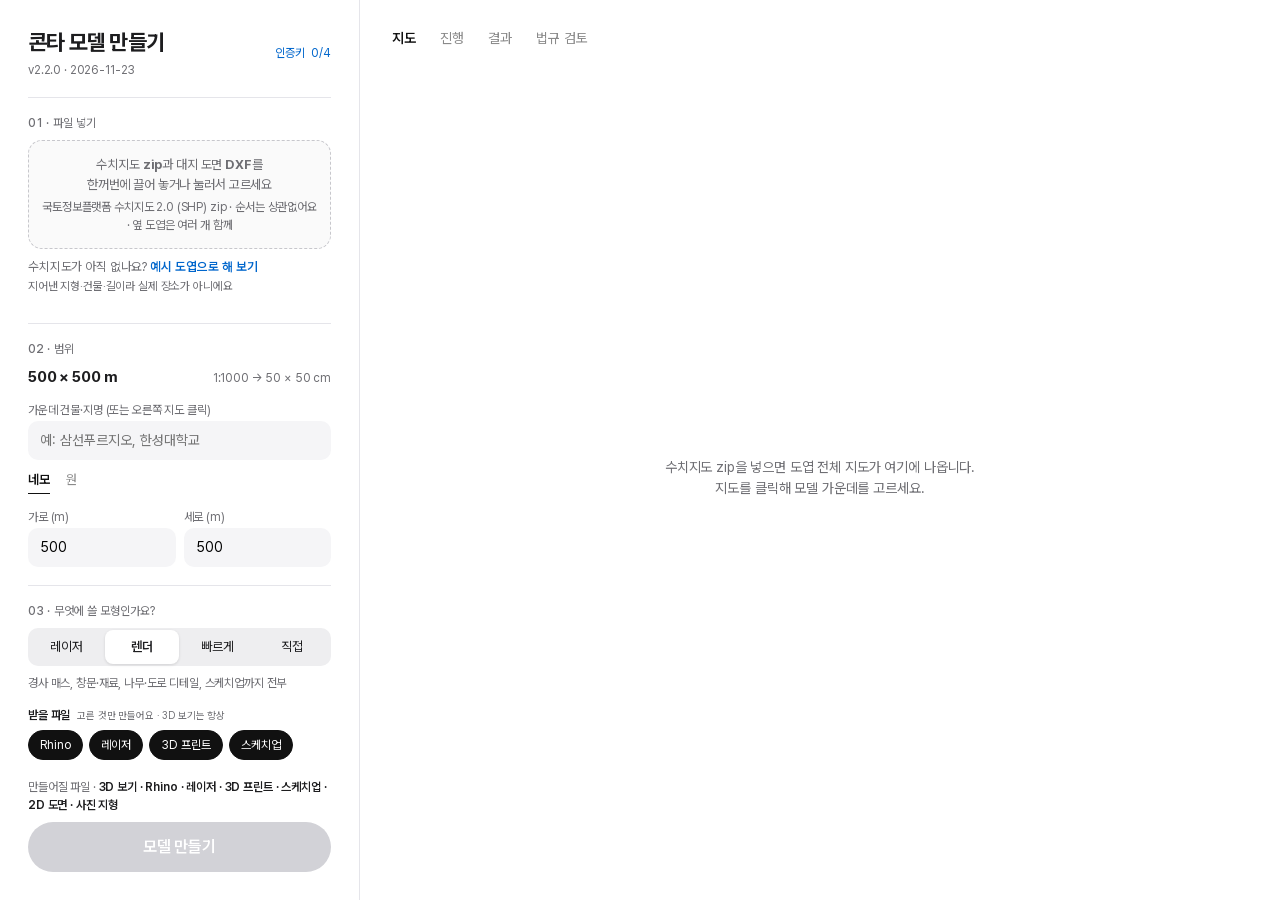
==== contour_ai/web/index.html @ d639de69 "원래 저장소(juhyeonglee-arch/contour-model-web) PR 14 반영 - v2.2 4차: 원형 범위, 받을 파일 고르기, 항공사진 지형 OBJ·GLB - v" ====
<!doctype html>
<html lang="ko">
<head>
<meta charset="utf-8">
<meta name="viewport" content="width=device-width, initial-scale=1">
<title>콘타 모델 만들기</title>
<link rel="stylesheet" href="./app.css">
</head>
<body>
<div class="app">
<aside>
 <div class="sb-head">
  <div><h1>콘타 모델 만들기</h1><p class="ver">v2.2.0 · 2026-11-23</p></div>
  <button type="button" class="keybtn" id="keybtn" aria-haspopup="dialog"><svg width="16" height="16" viewBox="0 0 24 24" fill="none" stroke="currentColor" stroke-width="2" aria-hidden="true"><circle cx="8" cy="15" r="4"/><path d="M11 12l9-9M17 6l3 3M15 8l2 2"/></svg>인증키 <span id="keycount">0/4</span></button>
 </div>
 <div class="sb-scroll" id="setup">
  <section class="st" id="s1">
    <h2><b>01</b>파일 넣기<button type="button" class="chg" id="s1chg" hidden>모두 지우기</button></h2>
    <div class="drop" id="drop"><span class="big1">수치지도 <strong>zip</strong>과 대지 도면 <strong>DXF</strong>를<br>한꺼번에 끌어 놓거나 눌러서 고르세요</span><span class="small1">+ 파일 더 넣기 (옆 도엽 zip · 대지 DXF)</span>
      <input type="file" id="file" accept=".zip,.dxf,.geojson,.json,.shp" multiple hidden>
      <div class="hint">국토정보플랫폼 수치지도 2.0 (SHP) zip · 순서는 상관없어요 · 옆 도엽은 여러 개 함께</div></div>
    <div class="sample" id="samplebox">수치지도가 아직 없나요? <button type="button" class="lk2" id="samplebtn">예시 도엽으로 해 보기</button><small>지어낸 지형·건물·길이라 실제 장소가 아니에요</small></div>
    <ul class="fl" id="flist"></ul>
    <div class="info" id="srcinfo"></div>
    <div class="info" id="siteres"></div>
    <div id="sitenote"></div>
  </section>

  <section class="st" id="s2">
    <h2><b>02</b>범위<button type="button" class="chg" id="s2chg" hidden>바꾸기</button></h2>
    <div class="rsum"><b id="rsz">500 × 500 m</b><span id="rhow">· 지도를 눌러 가운데를 고르세요</span><span class="r" id="rangeinfo">1:1000이면 모형 50 × 50 cm</span></div>
    <div id="rangeedit">
    <label for="place">가운데 건물·지명 (또는 오른쪽 지도 클릭)</label>
    <input type="text" id="place" list="names" placeholder="예: 삼선푸르지오, 한성대학교" disabled>
    <datalist id="names"></datalist>
    <div class="seg3" id="shapeseg" style="grid-template-columns:1fr 1fr;margin:10px 0 2px" title="원: 지름만큼 둥근 모형(판·건물·길이 원 밖에서 잘림)">
      <button type="button" data-v="square" class="on">네모</button><button type="button" data-v="circle">원</button>
    </div>
    <div class="row">
      <div><label for="w" id="wlab">가로 (m)</label><input type="number" id="w" value="500" min="50" step="50"></div>
      <div id="hbox"><label for="h">세로 (m)</label><input type="number" id="h" value="500" min="50" step="50"></div>
    </div>
    </div>
  </section>

  <section class="st">
    <h2><b>03</b>무엇에 쓸 모형인가요?</h2>
    <div class="seg" role="radiogroup" aria-label="모형 용도" id="presets">
      <button type="button" role="radio" data-p="laser" title="계단판 + 매스, 판마다 레이저 DXF와 나무 구멍">레이저</button>
      <button type="button" role="radio" data-p="render" title="경사 매스, 창문·재료, 나무·도로 디테일, 스케치업까지 전부">렌더</button>
      <button type="button" role="radio" data-p="quick" title="경사면 + 매스만. 범위가 맞는지 먼저 볼 때">빠르게</button>
      <button type="button" role="radio" data-p="custom" title="아래 항목을 하나씩 켜고 끄기">직접</button>
    </div>
    <p class="pdesc" id="pdesc"></p>
    <div class="outlab">받을 파일 <small>고른 것만 만들어요 · 3D 보기는 항상</small></div>
    <div class="chips" id="outchips" role="group" aria-label="받을 파일">
      <button type="button" data-k="rhino" class="on" title="렌더용 Rhino 모델 model.3dm">Rhino</button><button type="button" data-k="laser" class="on" title="판마다 레이저 재단 DXF">레이저</button><button type="button" data-k="print" class="on" title="3D 프린트용 닫힌 솔리드 model.stl">3D 프린트</button><button type="button" data-k="sketchup" class="on" title="스케치업 파일 (.dae · 불러오기 확장)">스케치업</button><button type="button" data-k="plan" class="on" title="2D 지형도 DXF · 사이트 다이어그램 SVG">2D 도면</button><button type="button" data-k="photo" class="on" title="항공사진을 입힌 지형 OBJ · GLB (항공사진이 있을 때)">사진 지형</button>
    </div>

    <details class="more" id="optdet"><summary>세부 설정 · 지형 · 디테일 · 넣을 것</summary>
    <div class="grp">지형</div>
    <div class="seg3" id="terrainseg">
      <button type="button" data-v="combo">계단 + 경사</button><button type="button" data-v="step">계단판만</button><button type="button" data-v="slope">경사면만</button>
    </div>
    <div class="grp">지형 다듬기</div>
    <div class="seg3" id="fitseg" style="grid-template-columns:1fr 1fr" title="부드럽게: 레이저로 자르기 좋게 등고선을 약 4m 폭으로 고릅니다. 등고선 그대로: 채석장 계단·옹벽처럼 좁게 꺾이는 곳을 살립니다(판 윤곽이 더 복잡해짐)">
      <button type="button" data-v="smooth" class="on">부드럽게</button><button type="button" data-v="exact">등고선 그대로</button>
    </div>
    <select id="terrain" hidden><option value="combo">combo</option><option value="step">step</option><option value="slope">slope</option></select>

    <div class="grp">건물 디테일</div>
    <div class="seg3" id="detailseg">
      <button type="button" data-v="1">1 매스</button><button type="button" data-v="2">2 지붕</button><button type="button" data-v="3">3 창문·재료</button>
    </div>
    <select id="detail" hidden><option value="3">3</option><option value="2">2</option><option value="1">1</option></select>

    <div class="grp">넣을 것</div>
    <ul class="tg">
      <li title="비탈에 들어선 건물마다 평평한 터를 만들고(옹벽·담·길로 둘러싸인 마당까지), 터 사이는 옹벽처럼 끊습니다. 논은 한 필씩 평평하게, 비탈의 큰 논은 다랑이로. 수치지도 건물·옹벽·석축·절토·성토·담장·논 자료를 씁니다"><label><span>계단식 대지<small>건물 터 · 옹벽 · 다랑이 논</small></span><input type="checkbox" class="sw" id="pads" checked></label></li>
      <li title="수치지도 식생 면(수림지·조림지·과수원) + 항공사진 수관(브이월드 키가 있을 때) + 위성영상(Sentinel-2)을 겹쳐 산지 숲과 조경 녹지를 찾습니다. 잔디·논밭은 뺍니다"><label><span>숲·녹지 나무<small>식생 + 위성</small></span><input type="checkbox" class="sw" id="green" checked></label></li>
      <li title="서울은 서울시 가로수 대장(2026), 그 밖의 85개 시군구는 산림청 가로수 현황(2025)의 실제 위치·수종(내장). 대장에 없는 나무는 항공사진에서 확인된 것만 보충합니다"><label><span>가로수<small>가로수 대장 (내장)</small></span><input type="checkbox" class="sw" id="street" checked></label></li>
      <li title="위치 자료 파일이나 수치지도에 있으면 그 위치로, 없으면 도로폭에 따라 보통 간격으로 추정 배치합니다(레이어 '가로등::추정')"><label><span>가로등·보안등<small>자료 파일 → 수치지도 → 추정</small></span><input type="checkbox" class="sw" id="lights" checked></label></li>
      <li title="차선·중앙선·정지선·횡단보도, 신호등, 전봇대, 주차 구획, 버스 정류장·지하철 출입구, 교통섬 화단. 건물 디테일 2 이상에서 만듭니다"><label><span>도로 디테일<small>차선 · 횡단보도 · 신호등 · 정류장</small></span><input type="checkbox" class="sw" id="roadx" checked></label></li>
      <li title="수치지도 입체교차부·보행육교·교량 면으로 상판과 교각을 세웁니다"><label><span>고가도로·육교·교량<small>수치지도</small></span><input type="checkbox" class="sw" id="structs" checked></label></li>
      <li title="이 PC 에 스케치업이 있으면 model_sketchup.skp(2021 형식, 판·건물은 밀어 올린 진짜 면)를 직접 만듭니다. 스케치업 창이 잠깐 열렸다 닫힙니다. 없으면 .json·.dae + 불러오기 확장"><label><span>스케치업 파일<small>.skp (스케치업이 있으면 직접)</small></span><input type="checkbox" class="sw" id="skp" checked></label></li>
    </ul>

    <details class="more">
      <summary>세부 설정 <span class="sum" id="moresum">1:1000 · 판 5 m</span></summary>
      <div class="row">
        <div><label for="scale">축척 1 :</label><input type="number" id="scale" value="1000" step="100"></div>
        <div><label for="interval">등고 간격 = 판 한 장 높이 (m)</label><input type="number" id="interval" value="5" step="0.1" min="0.5" max="20">
          <div class="seg ivq" id="ivquick"><button type="button" data-v="1">1</button><button type="button" data-v="2">2</button><button type="button" data-v="5">5</button></div></div>
      </div>
      <div class="info" id="sheetinfo">1:1000에서 5m = 판 두께 5mm</div>
      <div class="row">
        <div><label for="floor">층 높이 (m)</label><input type="number" id="floor" value="3.3" step="0.1"></div>
        <div><label for="hole">나무 구멍 지름 (mm)</label><input type="number" id="hole" value="1.0" step="0.1"></div>
      </div>
      <div class="row">
        <div><label for="fradius">창문 낼 범위 (m)</label><input type="number" id="fradius" placeholder="비우면 전부" min="20" step="10"></div>
        <div><label for="roadt">곡면 위 길 두께 (m)</label><input type="number" id="roadt" value="1.0" step="0.1" min="0.1"></div>
      </div>
      <label for="year">위성영상 연도</label><input type="number" id="year" placeholder="비우면 최근 여름">
      <label for="out">결과 폴더</label><input type="text" id="out" placeholder="비우면 사용자 폴더 › 콘타모델">
    </details>
    <details class="more">
      <summary>자료 파일 (선택) <span class="sum" id="filesum">없음</span></summary>
      <div id="aerialbox"><label for="afile">항공사진 (GeoTIFF 등 좌표 있는 영상)</label><input type="text" id="afile" placeholder="예: C:\정사영상\성북.tif"></div>
      <div id="lightbox"><label for="lfile">가로등 위치 (CSV·XLSX)</label><input type="text" id="lfile" placeholder="예: C:\자료\전국보안등정보표준데이터.csv"></div>
      <div id="roadxbox"><label for="rfile">도로시설 위치 (여러 개는 ; 로 구분)</label><input type="text" id="rfile" placeholder="예: C:\자료\전국횡단보도표준데이터.csv"></div>
      <div id="dembox"><label for="demfile">수치표고모델 DEM (여러 개는 ; 로 구분)</label><input type="text" id="demfile" placeholder="예: C:\자료\DEM\37713_5m.img"><p class="hint" style="margin:4px 0 0;font-size:12px;color:#666">넣으면 등고선 대신 이 높이로 지형을 만들어 절토면·옹벽 같은 꺾임이 살아나요. GeoTIFF·IMG·ASC 격자, X Y Z 텍스트, 또는 그 zip·폴더. 5m 이하 격자만 씁니다(90m는 등고선보다 거칠어 건너뜀).</p></div>
      <div id="hdbox"><label for="hddir">정밀도로지도 폴더 (받은 zip 을 풀지 말고 한 폴더에)</label><input type="text" id="hddir" placeholder="비워 두면 다운로드·바탕 화면·D 드라이브 등에서 찾아요"><p class="hint" style="margin:4px 0 0;font-size:12px;color:#666">국토지리정보원 <a href="https://map.ngii.go.kr/ms/pblictn/preciseRoadMap.do" target="_blank" rel="noopener">정밀도로지도</a>를 각자 받아 zip 그대로 한 폴더에 두세요. 프로그램에는 들어 있지 않아요(재배포 금지 자료).</p></div>
    </details>
    </details>

    <details class="more" id="lawdet">
      <summary>대지 옵션 · 법규 검토 <span class="sum" id="sitesum">선택</span></summary>
      <div class="info" style="margin-top:6px">대지 도면은 01번 칸에 넣으면 돼요. 여기서는 연속지적도 SHP zip·GeoJSON을 넣거나, 지도에 직접 그리거나, 주소로 찾을 수 있어요.</div>
      <div class="row" style="margin-top:8px">
        <button class="ghost" id="sitefilebtn" type="button" title="CAD(DXF) 닫힌 폴리선, 연속지적도 SHP(zip), GeoJSON. 수치지도와 같은 실제 좌표로 그린 파일">경계 파일 넣기</button>
        <button class="ghost" id="sitedrawbtn" type="button" title="지도에서 꼭짓점을 차례로 눌러 그립니다. 첫 점을 다시 누르거나 두 번 누르면 닫힙니다">지도에 그리기</button>
      </div>
      <input type="file" id="sitefile" accept=".dxf,.zip,.shp,.geojson,.json" hidden>
      <ul class="tg" style="margin-top:6px">
        <li title="대지 안의 건물·길·나무·가로등·노면표시를 빼고 빈 터로 만듭니다. 지형(등고선)은 그대로 둡니다. 발자국의 절반 넘게 대지 안에 든 건물만 뺍니다"><label><span>대지 위 비우기<small>건물 · 길 · 나무를 빼고 빈 터로</small></span><input type="checkbox" class="sw" id="siteclear"></label></li>
        <li title="사업지 도면에 레벨·레벨판이 있어도 대지 안 지형을 바꾸지 않습니다. 대지 경계선만 원래 등고(계단판) 위에 눌러 붙여 표시합니다(Rhino 대지::경계(계단판 위)·레이저 SITE 각인)"><label><span>대지 안 원래 지형 유지<small>경계선만 등고 위에 눌러 표시</small></span><input type="checkbox" class="sw" id="sitekeep"></label></li>
      </ul>
      <button class="ghost" id="siteclr" type="button" style="margin-top:8px;width:100%" hidden>대지 경계 지우기</button>
      <div class="grp">주소로 찾기 · 법규 검토</div>
      <div class="info">주소로 필지 경계와 토지이용계획을 받아 건폐율·용적률·정북일조를 1차 검토합니다. 브이월드 키에 지오코더·토지이용계획정보·토지특성정보 API가 추가돼 있어야 합니다.</div>
      <label for="saddr">대지 주소 (지번 또는 도로명)</label><input type="text" id="saddr" placeholder="예: 서울특별시 성북구 삼선동2가 296" autocomplete="off">
      <button class="ghost" id="lawbtn" style="margin-top:10px;width:100%">법규 검토</button>
      <div class="info" id="lawres"></div>
    </details>
  </section>
 </div>
 <div class="panel" id="runp" hidden>
  <div class="top"><p class="k">만드는 중</p><p class="big" id="rbig">준비 중</p><p class="now" id="rnow"></p>
   <div class="pbar"><i id="rbar"></i></div><p class="now2" id="rsub2"></p></div>
  <ol class="steps" id="rsteps"></ol>
  <p class="note"><span id="rsum"></span><br>브라우저 탭을 닫아도 계속 만들어요.<span class="desk"> 검은 창만 닫지 마세요.</span></p>
 </div>
 <div class="panel" id="donep" hidden>
  <div class="top"><span class="ok-ic"><svg width="18" height="18" viewBox="0 0 24 24" fill="none" stroke="currentColor" stroke-width="3" aria-hidden="true"><path d="M5 12l5 5L20 7"/></svg></span>
   <p class="big" style="margin-top:12px">완성됐어요</p><p class="now" id="dtime"></p></div>
  <p class="dline" id="dline"></p>
  <dl class="facts" id="dfacts" hidden></dl>
  <div id="dgroups"></div>
  <details class="chk2" id="dnotes" hidden><summary><b>확인해 주세요 · <span id="dnotesn"></span>가지</b></summary><ul id="dnotesl"></ul></details>
  <ul class="files" id="dfiles" hidden></ul>
 </div>
 <div class="sb-foot">
  <div id="footSetup">
   <p class="outs">만들어질 파일 · <b id="outs">3dm · 레이저 판</b></p>
   <button class="go" id="go" disabled>모델 만들기</button>
   <div class="status" id="status"></div>
  </div>
  <div id="footRun" hidden><button type="button" class="ghost2" id="stop">멈추기</button></div>
  <div id="footDone" hidden>
   <p class="fpath" id="fpath"></p>
   <button type="button" class="go" id="openf">결과 폴더 열기</button>
   <button type="button" class="ghost2" id="again">설정 그대로 다시 만들기</button>
   <button type="button" class="lk" id="change">설정 바꿔서 새로 만들기</button>
  </div>
 </div>
</aside>

<div class="scrim" id="scrim" hidden></div>
<section class="drawer" id="keys" role="dialog" aria-modal="true" aria-labelledby="keysttl" hidden>
  <div class="dr-head"><h2 id="keysttl">인증키 설정</h2><button type="button" class="x" id="keyclose" aria-label="닫기">×</button></div>
  <p class="info" style="margin-top:0">한 번 넣으면 이 PC 브라우저에 저장돼서 다음에 다시 넣지 않아도 됩니다. 키가 없으면 그 자료만 빼고 만듭니다.</p>
  <div class="key"><div class="kh"><label for="vkey">브이월드</label><span class="kb" data-k="vkey"></span></div>
    <small>항공사진 · 지적 · 건물 위치 · 법규 검토 (한 키로 전부)</small><input type="text" id="vkey" placeholder="vworld.kr에서 무료 발급" autocomplete="off"><input type="hidden" id="vkey2"></div>
  <div class="key"><div class="kh"><label for="dkey">공공데이터포털</label><span class="kb" data-k="dkey"></span></div>
    <small>건축물대장: 실제 높이 · 층수 · 준공연도 (브이월드 키와 함께)</small><input type="text" id="dkey" placeholder="data.go.kr 일반 인증키" autocomplete="off"></div>
  <div class="key"><div class="kh"><label for="skey">서울 열린데이터광장</label><span class="kb" data-k="skey"></span></div>
    <small>횡단보도 위치 (서울 도보 네트워크)</small><input type="text" id="skey" placeholder="서울 밖이면 비워 둠" autocomplete="off"></div>
  <div class="key"><div class="kh"><label for="smkey">생활안전지도</label><span class="kb" data-k="smkey"></span></div>
    <small>횡단보도 · 보안등 위치 (전국)</small><input type="text" id="smkey" placeholder="safemap.go.kr 오픈API 인증키" autocomplete="off"></div>
  <details class="more"><summary>고급 설정</summary>
    <label for="vdomain">브이월드 키 등록 주소 (필요할 때만)</label><input type="text" id="vdomain" placeholder="예: http://localhost">
    <label for="ssvc">도보 네트워크 Open API 서비스명</label><input type="text" id="ssvc" placeholder="비우면 후보를 차례로 시도">
    <label for="scode">도보 네트워크 횡단보도 코드</label><input type="text" id="scode" placeholder="비우면 CRSWK 칸·'횡단' 글자로 찾음">
    <label for="smlayer">생활안전지도 횡단보도 서비스</label><input type="text" id="smlayer" placeholder="비우면 IF_0097">
    <label for="smlight">생활안전지도 보안등 서비스</label><input type="text" id="smlight" placeholder="비우면 IF_0102|A2SM_CMMNPOI_SECULIGHT|A2SM_CMMNPOI_07">
  </details>
  <button class="go" id="testapi" style="margin-top:6px">연결 시험</button>
  <div class="info" id="testres"></div>
</section>

<main>
  <div class="tabs">
    <button data-p="pmap" class="on">지도</button>
    <button data-p="plive">진행</button>
    <button data-p="res">결과</button>
    <button data-p="plaw">법규 검토</button>
  </div>
  <div class="view">
    <div class="errcard" id="err" hidden><section role="alert" aria-labelledby="ettl">
      <span class="bang" aria-hidden="true">!</span><h2 id="ettl">모델을 만들지 못했어요</h2>
      <dl><dt>무엇이</dt><dd id="ewhat"></dd><dt>왜</dt><dd id="ewhy"></dd><dt>어떻게</dt><dd id="ehow"></dd></dl>
      <div class="acts" id="eacts"></div>
      <details class="tech" id="etech"><summary>기술 정보 보기</summary><pre id="etechp"></pre></details>
    </section></div>
    <div class="pane on" id="pmap">
      <div class="empty" id="mapempty">수치지도 zip을 넣으면 도엽 전체 지도가 여기에 나옵니다.<br>지도를 클릭해 모델 가운데를 고르세요.</div>
      <div id="secbar" hidden><b>단면</b><button type="button" id="secbtn">단면선 긋기</button><label>뒤쪽 깊이 <input type="number" id="secdepth" value="200" min="0" max="1000" step="10"> m</label><button type="button" class="pri" id="secgo" disabled>단면 만들기</button><small id="secinfo">모델을 만든 뒤 지도에 선을 그으면 단면 SVG·DXF를 만들어요</small></div>
      <div id="zoomui" hidden><div><button type="button" id="zin" title="확대">+</button><button type="button" id="zout" title="축소">−</button><button type="button" class="w" id="zfit">전체</button></div><small id="zhint">휠로 확대 · 끌어서 이동 · 누르면 가운데</small></div>
      <div id="mapwrap" hidden><div id="mapbox"><img id="map" alt="도엽 지도" draggable="false"><img id="tile" alt=""><div id="sq"></div><svg id="siteov" style="position:absolute;inset:0;width:100%;height:100%;pointer-events:none"></svg><div id="drawtip" hidden>꼭짓점을 차례로 누르세요 · 첫 점을 다시 누르면 닫힘 · Esc 취소 · Backspace 한 점 지움</div></div></div>
    </div>
    <div class="pane" id="plive"></div>
    <div class="pane" id="pplan"><div class="empty" id="planempty">모델을 만들면 평면 미리보기가 나옵니다.</div><div id="planvw" hidden role="tablist" aria-label="평면 그림 고르기"></div><img id="plan" hidden alt="평면 미리보기"></div>
    <div class="pane" id="p3d"><div class="empty" id="threeempty">모델을 만들면 3D로 돌려 볼 수 있습니다.</div><div id="three" style="position:absolute;inset:0"></div>
      <div class="legend" id="legend" hidden>드래그 회전 · 오른쪽 드래그 이동 · 휠 확대</div>
      <div class="treetg" id="treetg" hidden role="group" aria-label="3D 보기 레이어 켜고 끄기"></div>
      <button type="button" class="sunbtn" id="sunbtn" hidden>해 그림자</button>
      <div class="sunpanel" id="sunpanel" hidden role="group" aria-label="해 그림자 보기">
        <div class="seg sund" id="sundays"><button type="button">춘분</button><button type="button" class="on">하지</button><button type="button">추분</button><button type="button">동지</button></div>
        <label class="sunh">시각 <input type="range" id="sunhour" min="6" max="19" step="0.25" value="14"></label>
        <div class="sunrow"><span id="suninfo"></span><button type="button" id="sunpath">해 궤적</button><button type="button" class="pri" id="sunsave">그림 저장</button></div>
        <small>설계 검토용 그림자예요. 법정 일조 검토를 대신하지 않아요.</small>
      </div></div>
    <div class="pane" id="plaw" style="overflow:auto;padding:24px 28px"><div class="empty" id="lawempty">왼쪽 '대지 옵션 · 법규 검토'를 펼쳐 주소를 넣고 '법규 검토'를 누르세요.</div><div id="lawbody"></div></div>
    <pre class="pane" id="plog"></pre>
    <div id="rsub" hidden role="tablist" aria-label="결과 보기"></div>
    <div id="recent" hidden></div>
  </div>
</main>
</div>


<div id="prep" role="dialog" aria-label="대지 파일 정리">
  <div class="pp-head">
    <h3>대지 파일 정리</h3>
    <p class="info" id="pphow"></p>
    <button class="ghost" id="ppclose" type="button">닫기</button>
    <button class="go" style="width:auto" id="ppsave" type="button">표준 파일로 저장하고 쓰기</button>
  </div>
  <div class="pp-body">
    <div class="pp-list" id="pplist"></div>
    <div class="pp-view">
      <svg id="ppsvg"><defs><pattern id="pphatch" width="6" height="6" patternUnits="userSpaceOnUse" patternTransform="rotate(45)"><rect width="6" height="6" fill="#f1f1f1"/><line x1="0" y1="0" x2="0" y2="6" stroke="#9a9a9a" stroke-width="1.2"/></pattern></defs><g id="ppg"></g></svg>
      <div class="pp-note" id="ppnote">레이어마다 역할을 고르면 그림이 바로 바뀝니다. 파랑 굵은 선이 대지 경계, 파랑 면이 레벨판, 검정이 계획 건물입니다. 고른 역할은 기억해 두었다가 다음 도면에도 씁니다.</div>
      <div class="pp-legend"><span><i style="border-color:#1d4ed8;border-width:2px"></i>경계</span><span><i style="background:rgba(29,78,216,.25);border-color:#1d4ed8"></i>레벨판</span><span><i style="background:#1d4ed8;border-radius:50%;width:9px;height:9px"></i>레벨점</span><span><i style="border-top:1px solid #6f8fe0"></i>계획등고선</span><span><i style="background:repeating-linear-gradient(45deg,#f1f1f1 0 3px,#9a9a9a 3px 4px);border-color:#555"></i>원지형유지</span><span><i style="background:#2b2b2b"></i>건물</span><span><i style="border-top:2px solid #7a7a7a"></i>도로</span><span><i style="border-top:1px solid #d0d0d0"></i>무시</span></div>
    </div>
  </div>
</div>
<script type="importmap">{"imports":{"three":"./vendor/three.module.min.js","three/addons/":"./vendor/addons/"}}</script>
<script type="module" src="./ui_main.js"></script>
<script type="module" src="./ui_presets.js"></script>
<div id="srvbar" hidden>
  <button type="button" id="fbopen">의견 보내기</button>
</div>
<section class="drawer" id="fb" role="dialog" aria-modal="true" aria-labelledby="fbttl" hidden>
  <div class="dr-head"><h2 id="fbttl">의견 보내기</h2><button type="button" class="x" id="fbclose" aria-label="닫기">×</button></div>
  <p class="info" style="margin-top:0">오류, 불편한 점, 있었으면 하는 기능 무엇이든 좋아요. 보내 주신 의견으로 다음 버전을 고칩니다.</p>
  <label for="fbkind">종류</label>
  <select id="fbkind"><option value="bug">오류·이상한 결과</option><option value="ux">불편한 점</option><option value="idea">있었으면 하는 기능</option><option value="etc">기타·칭찬</option></select>
  <label>얼마나 쓸모 있었나요 (1~5)</label>
  <div class="fbstars" id="fbstars"></div>
  <label for="fbtext">내용</label>
  <textarea id="fbtext" rows="6" maxlength="4000" placeholder="예: 대지 경계 DXF를 넣었더니 범위가 엉뚱한 곳으로 갔어요"></textarea>
  <label for="fbcontact">답장 받을 연락처 (선택, 답장에만 씀 · <a href="/legal#privacy" target="_blank">개인정보 처리방침</a>)</label>
  <input type="text" id="fbcontact" placeholder="이메일 또는 인스타그램 아이디">
  <button class="go" id="fbsend" style="margin-top:12px">보내기</button>
  <div class="info" id="fbres"></div>
</section>
<script src="./ui_server.js"></script>
</body>
</html>
---- contour_ai/web/app.css ----
/* 프로그램 화면 모양 (index.html 에서 옮김) */
@font-face{font-family:"Pretendard Variable";font-weight:45 920;font-style:normal;font-display:swap;src:url("./vendor/fonts/PretendardVariable.woff2") format("woff2-variations"),url("./vendor/fonts/PretendardVariable.woff2") format("woff2")}
:root{--bg:#ffffff;--panel:#ffffff;--ink:#111111;--sub:#646464;--line:#dadada;--acc:#000000;--ok:#1d4ed8;--err:#1a1a1a}
*{box-sizing:border-box}
[hidden]{display:none!important}
body{margin:0;font:14px/1.5 "Pretendard Variable",Pretendard,-apple-system,"Apple SD Gothic Neo","Malgun Gothic",sans-serif;letter-spacing:-.01em;background:var(--bg);color:var(--ink)}
.app{display:grid;grid-template-columns:360px 1fr;height:100vh}
aside{background:var(--panel);border-right:1px solid var(--line);overflow:auto;padding:20px 20px 28px}
h1{font-size:18px;margin:0 0 2px}
.lead{color:var(--sub);margin:0 0 18px;font-size:13px}
section{border-top:1px solid var(--line);padding:14px 0}
h2{font-size:13px;margin:0 0 10px;letter-spacing:.02em}
h2 b{display:inline-block;width:20px;height:20px;border-radius:50%;background:var(--acc);color:#fff;text-align:center;line-height:20px;font-size:12px;margin-right:6px}
label{display:block;font-size:12px;color:var(--sub);margin:8px 0 3px}
input[type=text],input[type=number],select{width:100%;padding:7px 9px;border:1px solid var(--line);border-radius:6px;background:#fff;font:inherit}
.row{display:grid;grid-template-columns:1fr 1fr;gap:8px}
.drop{border:1.5px dashed #b5b5b5;border-radius:8px;padding:18px 12px;text-align:center;color:var(--sub);cursor:pointer;background:#fff}
.drop.on{border-color:var(--acc);color:var(--ink)}
.chk{display:flex;gap:8px;align-items:flex-start;margin:8px 0;font-size:13px;color:var(--ink)}
.chk input{margin-top:3px}
.chk small{display:block;color:var(--sub)}
button{font:inherit;border:0;border-radius:7px;padding:10px 14px;cursor:pointer}
.go{width:100%;background:var(--acc);color:#fff;font-weight:600;font-size:15px;padding:12px}
.go:disabled{opacity:.4;cursor:default}
.ghost{background:#fff;border:1px solid var(--line)}
.info{font-size:12px;color:var(--sub);margin-top:6px}
details summary{cursor:pointer;font-size:13px;font-weight:600}
main{position:relative;display:flex;flex-direction:column;min-width:0}
.tabs{display:flex;gap:4px;padding:10px 14px 0;border-bottom:1px solid var(--line);background:var(--bg)}
.tabs button{background:none;border-radius:7px 7px 0 0;padding:8px 14px;color:var(--sub)}
.tabs button.on{background:var(--panel);color:var(--ink);font-weight:600;border:1px solid var(--line);border-bottom-color:var(--panel);margin-bottom:-1px}
.view{flex:1;position:relative;overflow:hidden}
.pane{position:absolute;inset:0;display:none}
.pane.on{display:block}
.lawt{border-collapse:collapse;width:100%;margin:6px 0 18px;font-size:13px;background:#fff}
.lawt th,.lawt td{border:1px solid var(--line);padding:7px 9px;text-align:left;vertical-align:top}
.lawt th{background:#f3f3f3;font-weight:600}
#mapwrap{position:absolute;inset:16px;display:flex;align-items:center;justify-content:center}
#mapbox{position:relative;max-width:100%;max-height:100%}
#map{display:block;max-width:100%;max-height:calc(100vh - 90px);cursor:crosshair;box-shadow:0 1px 8px #0002}
#drawtip{position:absolute;left:8px;top:8px;background:#111;color:#fff;font-size:12px;padding:5px 9px;pointer-events:none}
#mapbox.draw #map{cursor:crosshair}
#sq{position:absolute;border:2px solid #1d4ed8;background:#1d4ed822;pointer-events:none;display:none}
.empty{position:absolute;inset:0;display:flex;align-items:center;justify-content:center;color:var(--sub);text-align:center;padding:20px}
#plan{max-width:100%;max-height:100%;display:block;margin:auto;position:absolute;inset:0}
#planvw{position:absolute;top:10px;left:12px;z-index:2;display:flex;gap:2px;background:#fff;border:1px solid #e5e5e5;border-radius:8px;padding:3px}
#planvw button{background:transparent;color:#5a5a5a;font-size:12px;padding:6px 10px;border-radius:6px}
#planvw button.on{background:#000;color:#fff;font-weight:600}
#three canvas{display:block}
#log{position:absolute;inset:0;margin:0;padding:16px;overflow:auto;font:12px/1.6 ui-monospace,Consolas,monospace;background:#1e1e1e;color:#ddd;white-space:pre-wrap}
.status{padding:10px 12px;border-radius:8px;margin-top:12px;font-size:13px;display:none}
.status.run{display:block;background:#fff;border:1px solid var(--line)}
.status.ok{display:block;background:#eff4ff;border:1px solid #bfd0f5}
.status.err{display:block;font-weight:600;background:#f3f3f3;border:1px solid #bdbdbd;color:var(--err)}
.bar{height:4px;background:var(--line);border-radius:2px;margin-top:8px;overflow:hidden}
.bar i{display:block;height:100%;width:0;background:var(--acc);transition:width .4s}
.legend{position:absolute;left:14px;bottom:12px;background:#fffd;border-radius:6px;padding:6px 10px;font-size:12px;color:var(--sub)}
/* 생성 과정: 2D 작업 → 3D 부품 대응표 */
#plive{background:#ffffff;--or:#1d4ed8;--bl:#2457d6}
#plive.on{display:flex;flex-direction:column}
.lv-head{display:flex;align-items:center;justify-content:space-between;gap:12px;padding:12px 18px;border-bottom:1px solid var(--line);background:var(--panel)}
.lv-now{display:flex;align-items:baseline;gap:10px;min-width:0}
.lv-now b{font-size:15px;white-space:nowrap}
.lv-now em{font-style:normal;color:var(--sub);font-size:13px;white-space:nowrap;overflow:hidden;text-overflow:ellipsis}
.lv-id{font:600 12px ui-monospace,Consolas,monospace;background:var(--or);color:#fff;border-radius:5px;padding:2px 7px}
.lv-meta{font-size:13px;color:var(--sub);white-space:nowrap}
.lv-body{flex:1;min-height:0;display:grid;grid-template-columns:minmax(0,1.15fr) minmax(320px,1fr);gap:14px;padding:14px}
.lv-table{background:#fff;border:1px solid var(--line);border-radius:10px;overflow:auto;min-height:0}
.lv-th,.lv-row{display:grid;grid-template-columns:78px minmax(0,1.35fr) 44px minmax(0,1fr) 84px;gap:10px;align-items:center;padding:0 12px}
.lv-th{position:sticky;top:0;background:#fff;z-index:1;font-size:11px;color:var(--sub);padding-top:9px;padding-bottom:7px;border-bottom:1px solid var(--line)}
.lv-row{min-height:58px;padding-top:6px;padding-bottom:6px;border-bottom:1px solid #ececec;border-left:3px solid transparent;transition:background .3s}
.lv-row.hot{background:#eff4ff;border-left-color:var(--or)}
.lv-row.s-todo .lv-part,.lv-row.s-skip .lv-part{color:#8a8a8a}
.lv-row.s-skip{opacity:.55}
.lv-pill{font-size:11px;border-radius:20px;padding:3px 0;text-align:center;background:#ececec;color:#5a5a5a}
.lv-pill.p-done{background:#e3ebfb;color:#1a3f9e}.lv-pill.p-active{background:#dbe6fe;color:#1e40af;font-weight:600}
.lv-pill.p-wait{background:#eef2fc;color:#2457d6}
.lv-chips{display:flex;flex-wrap:wrap;gap:4px}
.lv-chips i{font-style:normal;font-size:11.5px;border:1px solid #dedede;background:#fff;color:#6e6e6e;border-radius:6px;padding:2px 7px;white-space:nowrap}
.lv-chips i small{font:10px ui-monospace,Consolas,monospace;margin-right:4px;opacity:.8}
.lv-chips i.c-active{background:var(--or);border-color:var(--or);color:#fff}
.lv-chips i.c-done{background:#e3ebfb;border-color:var(--bl);color:#1a3f9e}
.lv-chips i.c-skip{text-decoration:line-through;opacity:.6}
.lv-arrow{position:relative;height:12px}
.lv-arrow i{position:absolute;left:0;right:6px;top:5px;border-top:2px solid #d6d6d6}
.lv-arrow:after{content:"";position:absolute;right:0;top:1px;border:5px solid transparent;border-left:7px solid #d6d6d6;border-right:0}
.lv-arrow.a-active i{border-top-color:var(--or)}.lv-arrow.a-active:after{border-left-color:var(--or)}
.lv-arrow.a-wait i{border-top:2px dashed var(--bl)}.lv-arrow.a-wait:after{border-left-color:var(--bl)}
.lv-arrow.a-done i{border-top-color:#1a1a1a}.lv-arrow.a-done:after{border-left-color:#1a1a1a}
.lv-part b{display:block;font-size:13px}.lv-part small{display:block;font-size:11.5px;color:var(--sub);white-space:nowrap;overflow:hidden;text-overflow:ellipsis}
.lv-thumb{height:48px;border-radius:5px;background:#f1f1f1;overflow:hidden}
.lv-thumb img{width:100%;height:100%;object-fit:cover;display:block}
.lv-side{display:flex;flex-direction:column;gap:14px;min-height:0}
.lv-card{background:#fff;border:1px solid var(--line);border-radius:10px;overflow:hidden;display:flex;flex-direction:column}
.lv-cap{display:flex;justify-content:space-between;gap:8px;padding:8px 12px;font-size:12px;color:var(--sub);border-bottom:1px solid #ececec}
.lv-cap b{color:var(--ink)}
.lv-3d{flex:1.35;min-height:220px;position:relative}
.lv-gl{flex:1;min-height:0;position:relative}.lv-gl canvas{position:absolute;inset:0;width:100%!important;height:100%!important}
.lv-hint{position:absolute;right:10px;bottom:8px;font-size:11px;color:var(--sub);background:#fffc;border-radius:4px;padding:1px 6px}
.lv-2d{flex:1;min-height:180px}
.lv-2dbody{flex:1;min-height:0;display:grid;grid-template-columns:minmax(120px,42%) 1fr;gap:12px;padding:12px}
.lv-plan{background:#f4f4f4;border-radius:6px;overflow:hidden;display:flex;align-items:center;justify-content:center;min-height:0}
.lv-plan img{max-width:100%;max-height:100%;display:block}
.lv-text{font-size:13px;overflow:auto}
.lv-sid span{font:600 12px ui-monospace,Consolas,monospace;color:var(--or)}
.lv-x{color:var(--or);font-size:12px;margin-top:2px}
.lv-text p{margin:8px 0 0}.lv-text .lv-why{color:var(--sub);font-size:12px}
@media (max-width:1100px){.lv-body{grid-template-columns:1fr;overflow:auto}.lv-table{overflow:visible}.lv-3d{min-height:300px}}
@media (max-width:820px){.app{grid-template-columns:1fr;height:auto}main{height:80vh}}
/* v1.4 왼쪽 칸 정리 */
aside{display:flex;flex-direction:column;padding:0;overflow:hidden}
.sb-head{display:flex;justify-content:space-between;align-items:center;gap:8px;padding:16px 20px 10px}
.sb-head .ver{margin:0;font-size:12px;color:var(--sub)}
.keybtn{display:flex;align-items:center;gap:6px;background:#fff;border:1px solid var(--line);padding:8px 10px;font-size:13px;min-height:40px}
.keybtn span{font-size:12px;color:var(--sub)}
.keybtn.miss span{color:#1e40af}
.sb-scroll{flex:1;overflow:auto;padding:0 20px 12px}
.sb-foot{border-top:1px solid var(--line);padding:12px 20px 14px;background:var(--panel)}
.sb-foot .outs{margin:0 0 8px;font-size:12px;color:var(--sub)}.sb-foot .outs b{color:var(--ink);font-weight:600}
.st{padding:12px 0}
.st h2{display:flex;align-items:center}
.chg{margin-left:auto;background:none;border:1px solid var(--line);padding:3px 10px;font-size:12px;color:var(--sub)}
#s1.done .drop{display:none}
#s1.done #srcinfo{margin-top:0;color:var(--ink)}
.drop{padding:14px 12px}.drop .hint{margin-top:6px;font-size:11.5px;opacity:.75}
.seg{display:grid;grid-template-columns:repeat(4,minmax(0,1fr));gap:3px;background:#ececec;border-radius:8px;padding:3px}
.seg button{padding:8px 0;background:transparent;color:#5a5a5a;font-size:13px;border-radius:6px}
.seg button.on{background:#fff;color:var(--ink);font-weight:700;box-shadow:0 1px 2px #0002}
.pdesc{margin:6px 0 2px;font-size:12px;color:var(--sub);min-height:18px}
.grp{margin:12px 0 4px;font-size:11.5px;font-weight:700;color:var(--sub);letter-spacing:.03em}
.seg3{display:grid;grid-template-columns:repeat(3,minmax(0,1fr));gap:4px}
.seg3 button{padding:7px 0;background:#fff;border:1px solid var(--line);font-size:12.5px;color:#5a5a5a;border-radius:6px}
.seg3 button.on{border:1.5px solid var(--acc);color:var(--ink);font-weight:600}
.tg{list-style:none;margin:0;padding:0}
.tg li{border-bottom:1px solid #ededed}
.tg label{display:flex;align-items:center;gap:10px;margin:0;padding:7px 0;font-size:13px;color:var(--ink);cursor:pointer}
.tg label>span{flex:1;min-width:0}.tg small{display:block;font-size:11.5px;color:var(--sub)}
.tg li.off label>span{color:#8a8a8a}
input.sw{appearance:none;-webkit-appearance:none;flex:none;width:34px;height:20px;border-radius:10px;background:#cccccc;position:relative;cursor:pointer;margin:0;transition:background .15s}
input.sw:before{content:"";position:absolute;top:2px;left:2px;width:16px;height:16px;border-radius:50%;background:#fff;transition:left .15s}
input.sw:checked{background:var(--ok)}input.sw:checked:before{left:16px}
input.sw:disabled{opacity:.45;cursor:default}
input.sw:focus-visible,.seg button:focus-visible,.seg3 button:focus-visible{outline:2px solid #2457d6;outline-offset:2px}
details.more{margin-top:10px;border:1px solid var(--line);border-radius:8px;background:#fff;padding:0 12px}
details.more[open]{padding-bottom:12px}
details.more summary{padding:9px 0;font-size:13px;font-weight:600;display:flex;align-items:center;gap:6px;list-style:none}
details.more summary::-webkit-details-marker{display:none}
details.more summary:before{content:"▸";font-size:11px;color:var(--sub);transition:transform .15s}
details.more[open] summary:before{transform:rotate(90deg)}
details.more .sum{margin-left:auto;font-weight:400;font-size:12px;color:var(--sub)}
#lawdet{margin-top:0}
.n{display:inline-block;width:20px;height:20px;border-radius:50%;background:var(--acc);color:#fff;text-align:center;line-height:20px;font-size:12px}
.scrim{position:fixed;inset:0;background:#1a1a1a55;z-index:20}
.drawer{border:0;position:fixed;top:0;right:0;bottom:0;width:min(440px,100%);background:var(--panel);z-index:21;box-shadow:-8px 0 24px #0003;padding:20px 22px;overflow:auto;box-sizing:border-box}
.dr-head{display:flex;justify-content:space-between;align-items:center;margin-bottom:6px}.dr-head h2{margin:0;font-size:17px}
.x{background:none;font-size:22px;width:40px;height:40px;padding:0}
.key{border:1px solid var(--line);border-radius:10px;background:#fff;padding:10px 12px;margin:10px 0}
.key .kh{display:flex;justify-content:space-between;align-items:center}.key .kh label{margin:0;font-size:13px;font-weight:700;color:var(--ink)}
.key small{display:block;font-size:12px;color:var(--sub);margin:2px 0 6px}
.kb{font-size:11.5px;border-radius:999px;padding:1px 9px;background:#ececec;color:#5a5a5a}
.kb.ok{background:#dbe6fe;color:#1e40af}

/* v1.4: 흰 배경 + 검정 버튼 */
.seg{background:#f2f2f2}.seg button.on{background:#000;color:#fff;box-shadow:none}
.seg3 button.on{background:#000;border-color:#000;color:#fff}
input.sw:checked{background:#000}
.keybtn,.ghost,.chg{border-color:#111;color:#111}
.keybtn.miss span{color:#1d4ed8}
.go:hover:not(:disabled){background:#2a2a2a}
.drop{border-color:#9a9a9a}
.tabs button.on{border-color:#111;border-bottom-color:#fff}
.tabs{border-bottom-color:#111}

/* 스타일 1 · 얇은 선 미니멀 (사용자 선택 2026-11-03) */
:root{--line:#e5e5e5;--sub:#6f6f6f}
aside{border-right:1px solid var(--line)}
.sb-head{padding:26px 28px 18px}.sb-head h1{font-size:17px;font-weight:600;letter-spacing:-.02em}
.sb-scroll{padding:0 28px 16px}.sb-foot{padding:16px 28px 24px;border-top:1px solid var(--line)}
.st{border-top:1px solid var(--line);padding:18px 0}
h2,.st h2{font-size:14px;font-weight:600;margin:0 0 12px;letter-spacing:-.01em}
h2 b,.n{display:inline;width:auto;height:auto;border-radius:0;background:none;color:var(--sub);font-size:11px;font-weight:500;line-height:inherit;margin-right:8px;font-variant-numeric:tabular-nums}
h2 b:after,.n:after{content:" ·"}
label{font-size:11px;color:var(--sub);margin:12px 0 2px}
input[type=text],input[type=number],select{border:0;border-bottom:1px solid #111;border-radius:0;padding:6px 0;background:transparent;font-size:14px}
input[type=text]:focus,input[type=number]:focus,select:focus{outline:0;border-bottom:2px solid #1d4ed8;padding-bottom:5px}
.row{gap:16px}
button{border-radius:0}
.go{border-radius:0;font-weight:500;letter-spacing:.02em;min-height:48px}
.go:after{content:" →"}
.keybtn{border:0;background:none;padding:0;min-height:0;font-size:12px;text-decoration:underline;text-underline-offset:3px}
.keybtn svg{display:none}
.chg,.ghost{border:1px solid #111;border-radius:0;background:#fff}
.chg{border:0;padding:0;text-decoration:underline;text-underline-offset:3px;color:#111}
.drop{border:1px dashed #9a9a9a;border-radius:0}
.seg{display:flex;gap:18px;background:none;padding:0;border-radius:0}
.seg button,.seg button.on{flex:none;padding:0 0 4px;background:none;border-radius:0;box-shadow:none;font-size:14px;border-bottom:1.5px solid transparent;color:#8a8a8a}
.seg button.on{color:#111;font-weight:600;border-bottom-color:#111}
.seg3{gap:0;border:1px solid #111}
.seg3 button{border:0;border-radius:0;border-left:1px solid #111;background:#fff;color:#111}
.seg3 button:first-child{border-left:0}
.seg3 button.on{background:#000;color:#fff;border-color:#111}
.grp{font-size:11px;font-weight:500;letter-spacing:0;margin:16px 0 6px}
.tg li{border-bottom:1px solid #f0f0f0}
input.sw{width:30px;height:16px;border-radius:8px;background:#d4d4d4}
input.sw:before{width:12px;height:12px;top:2px;left:2px}
input.sw:checked{background:#000}input.sw:checked:before{left:16px}
details.more{border:0;border-top:1px solid var(--line);border-radius:0;background:none;padding:0}
details.more[open]{padding-bottom:6px}
#lawdet{border-top:0}
.status{border-radius:0}
.status.run,.status.ok,.status.err{background:#fff;border:1px solid #111}
.bar{border-radius:0;height:2px}
.tabs{gap:24px;padding:22px 32px 0;border-bottom:1px solid var(--line);background:#fff}
.tabs button,.tabs button.on{background:none;border:0;border-radius:0;margin:0;padding:0 0 10px;font-size:13px;color:#8a8a8a;border-bottom:1.5px solid transparent;margin-bottom:-1px}
.tabs button.on{color:#111;font-weight:600;border-bottom-color:#111}
#map{box-shadow:none;border:1px solid var(--line)}
.legend{border-radius:0;border:1px solid var(--line);background:#fff}
.drawer{box-shadow:none;border-left:1px solid #111}
.scrim{background:#ffffffb0}
.key{border:0;border-top:1px solid var(--line);border-radius:0;padding:14px 0 6px;margin:0}
.kb{border-radius:0;background:none;padding:0;color:var(--sub)}.kb.ok{background:none;color:#1d4ed8}
.lawt th{background:#fafafa}.lawt th,.lawt td{border-color:var(--line)}
/* 생성 과정 탭 */
.lv-head{border-bottom:1px solid var(--line)}
.lv-table,.lv-card{border-radius:0;border-color:var(--line)}
.lv-pill,.lv-chips i,.lv-thumb,.lv-plan,.lv-id,.lv-hint{border-radius:0}

/* 스타일 1 시안에 더 가깝게 (2026-11-03 2차) */
.st{padding:16px 0 18px}
h2,.st h2{font-size:11px;font-weight:400;color:var(--sub);margin:0 0 8px;letter-spacing:0}
h2 b,.n{color:var(--sub);font-size:11px;margin-right:4px}
#s1.done #srcinfo{font-size:14px}
.drop{font-size:13px}
.pdesc,.sb-foot .outs,.tg small,.drop .hint{display:none}
.seg{gap:16px;margin-top:2px}
.seg3{display:flex;gap:16px;border:0}
.seg3 button,.seg3 button:first-child,.seg3 button.on{flex:none;border:0;border-bottom:1.5px solid transparent;background:none;padding:0 0 4px;font-size:13px;color:#8a8a8a}
.seg3 button.on{color:#111;font-weight:600;border-bottom-color:#111}
.grp{font-size:11px;font-weight:400;color:var(--sub);margin:18px 0 6px}
.tg li{border-bottom:1px solid #f0f0f0}
.tg label{padding:9px 0;font-size:13px}
input.sw,input.sw:checked{width:auto;height:auto;background:none;border-radius:0;font-size:12px;color:#8a8a8a}
input.sw:before,input.sw:checked:before{content:"꺼짐";position:static;display:block;width:auto;height:auto;background:none;border-radius:0;font:12px "Pretendard Variable",Pretendard,sans-serif;color:#8a8a8a}
input.sw:checked:before{content:"켜짐";color:#111}
.tg li.off label>span{color:#9a9a9a}
details.more{border-top:0;margin-top:14px}
details.more summary{font-size:12px;font-weight:400;color:var(--sub);padding:4px 0}
details.more summary:before{content:none}
details.more summary:after{content:"›";margin-left:2px}
details.more[open] summary:after{content:"⌄"}
details.more .sum{display:none}
#lawdet summary{font-size:11px}
.sb-foot{border-top:0;padding:16px 28px 28px}
#mapwrap{inset:24px 32px}
#map{border:0;box-shadow:none}
.tabs{padding:28px 32px 0;border-bottom:0}
.tabs button,.tabs button.on{padding-bottom:6px}
.view{background:#fff}
.keybtn span,.keybtn.miss span{color:inherit;font-size:inherit}

/* 1번 + 애플 느낌 (2026-11-03 3차) */
:root{--ink:#1d1d1f;--sub:#86868b;--line:#e5e5ea}
body{color:var(--ink);-webkit-font-smoothing:antialiased}
.sb-head h1{font-size:22px;font-weight:700;letter-spacing:-.035em}
.sb-head .ver{color:var(--sub)}
input[type=text],input[type=number],select{border:0;border-radius:10px;background:#f5f5f7;padding:9px 12px;font-size:14px}
input[type=text]:focus,input[type=number]:focus,select:focus{outline:0;border:0;padding:9px 12px;box-shadow:0 0 0 3px #0071e333;background:#fff}
.row{gap:8px}
.seg{display:grid;grid-template-columns:repeat(4,minmax(0,1fr));gap:2px;background:#eeeef0;border-radius:10px;padding:2px;margin-top:4px}
.seg button,.seg button.on{padding:7px 0;border:0;border-radius:8px;font-size:13px;color:var(--ink);background:none}
.seg button.on{background:#fff;font-weight:600;box-shadow:0 1px 3px rgba(0,0,0,.12)}
input.sw,input.sw:checked{width:42px;height:25px;border-radius:13px;background:#e3e3e6;transition:background .2s}
input.sw:before,input.sw:checked:before{content:"";position:absolute;top:2px;left:2px;width:21px;height:21px;border-radius:50%;background:#fff;box-shadow:0 1px 3px rgba(0,0,0,.25);transition:left .2s}
input.sw:checked{background:#1d1d1f}input.sw:checked:before{left:19px}
.tg label{padding:8px 0}
.go{border-radius:999px;background:#1d1d1f;font-weight:600;font-size:16px;letter-spacing:-.01em;min-height:50px}
.go:after{content:none}
.go:hover:not(:disabled){background:#000}
.go:disabled{background:#d2d2d7;opacity:1;color:#fff}
.chg,.keybtn{color:#0071e3;text-decoration:none}
.keybtn span,.keybtn.miss span{color:inherit}
.drop{border:1px dashed #c7c7cc;border-radius:14px;background:#fafafa}
.ghost{border:0;border-radius:999px;background:#f5f5f7;color:var(--ink)}
.status,.status.run,.status.ok,.status.err{border:0;border-radius:12px;background:#f5f5f7}
.bar{border-radius:2px;height:3px}.bar i{background:#1d1d1f}
details.more summary{color:#0071e3}
.scrim{background:rgba(0,0,0,.18);backdrop-filter:blur(2px)}
.drawer{top:16px;right:16px;bottom:16px;border:0;border-radius:22px;background:rgba(255,255,255,.92);backdrop-filter:blur(24px);-webkit-backdrop-filter:blur(24px);box-shadow:0 20px 60px rgba(0,0,0,.18);width:min(420px,calc(100% - 32px))}
.dr-head h2{font-size:22px;font-weight:700;letter-spacing:-.03em;color:var(--ink)}
.x{border-radius:50%;width:32px;height:32px;background:#f0f0f2;font-size:18px;line-height:32px}
.key{border-top:1px solid var(--line);padding:14px 0 8px}
.key .kh label{font-size:14px}
.tabs button,.tabs button.on{font-size:14px}
.legend{border:0;border-radius:999px;background:rgba(255,255,255,.85);backdrop-filter:blur(12px)}
#map{border-radius:4px}
.lv-table,.lv-card{border-radius:14px}
.lv-pill{border-radius:999px}.lv-chips i{border-radius:6px}.lv-thumb,.lv-plan{border-radius:8px}.lv-id{border-radius:6px}
/* v1.5: 진행·완성·오류 + 생성 과정 목록 (3D·2D 실시간은 그대로) */
:root{--sub:#6e6e73;--link:#0066cc}
.chg,.keybtn,details.more summary,a.lk{color:var(--link)}
#plive{background:#fff}
.lv-body{display:grid;grid-template-columns:minmax(300px,380px) minmax(0,1fr);gap:24px;padding:20px 28px 28px;height:100%;box-sizing:border-box}
.lv-list{min-height:0;overflow:auto}
.lv-lh{display:flex;justify-content:space-between;font-size:12px;color:var(--sub);margin-bottom:4px;font-variant-numeric:tabular-nums}
.lv-list ul{list-style:none;margin:0;padding:0}
.lv-r{display:flex;align-items:center;gap:12px;padding:8px 10px;margin:0 -10px;border-radius:10px;transition:background .3s}
.lv-r.r-now{background:#f0f5ff}
.lv-dot{flex:none;width:8px;height:8px;border-radius:50%;box-sizing:border-box;border:1.5px solid #d2d2d7}
.r-done .lv-dot{background:#1d1d1f;border-color:#1d1d1f}.r-now .lv-dot{background:var(--link);border-color:var(--link)}
.lv-nm{flex:1;min-width:0}.lv-nm b{display:block;font-size:14px;font-weight:500}.r-now .lv-nm b{font-weight:700}
.r-todo .lv-nm b,.r-skip .lv-nm b{color:var(--sub);font-weight:400}.r-skip{opacity:.6}
.lv-nm small{display:block;font-size:12px;color:var(--sub);white-space:nowrap;overflow:hidden;text-overflow:ellipsis}
.lv-st{flex:none;font-size:12px;color:var(--sub)}.r-done .lv-st{color:var(--ink)}.r-now .lv-st{color:var(--link);font-weight:600}
.lv-side{display:flex;flex-direction:column;gap:16px;min-height:0}
.lv-3d{flex:1.35;min-height:260px;position:relative;border-radius:18px;overflow:hidden;background:#f5f5f7}
.lv-gl{position:absolute;inset:0}.lv-gl canvas{position:absolute;inset:0;width:100%!important;height:100%!important}
.lv-chip{position:absolute;left:14px;top:14px;background:rgba(255,255,255,.9);backdrop-filter:blur(16px);-webkit-backdrop-filter:blur(16px);border-radius:12px;padding:8px 12px;pointer-events:none}
.lv-chip small{display:block;font-size:12px;color:var(--sub)}.lv-chip b{font-size:15px}
.lv-hint{position:absolute;right:12px;bottom:10px;font-size:12px;color:#3a3a3c;background:rgba(255,255,255,.85);border-radius:999px;padding:4px 10px;pointer-events:none}
.lv-2d{flex:1;min-height:180px;display:flex;gap:20px;border-radius:18px;background:#f5f5f7;padding:16px;box-sizing:border-box}
.lv-plan{height:100%;aspect-ratio:1;flex:none;border-radius:10px;background:#fff;overflow:hidden;display:flex;align-items:center;justify-content:center}
.lv-plan img{max-width:100%;max-height:100%;display:block}
.lv-text{flex:1;min-width:0;overflow:auto;font-size:14px}
.lv-text small{display:block;font-size:12px;color:var(--sub)}.lv-text>b{display:block;font-size:20px;font-weight:700;letter-spacing:-.03em;margin-top:2px}
.lv-x{color:var(--link);font-size:12px;margin-top:2px}.lv-text p{margin:8px 0 0;line-height:1.6}.lv-text .lv-why{color:var(--sub);font-size:13px;margin-top:4px}
@media (max-width:1100px){.lv-body{grid-template-columns:1fr;overflow:auto;height:auto}.lv-3d{min-height:320px}}
/* 왼쪽 칸: 만드는 중 · 완성 */
.panel{flex:1;overflow:auto;padding:0 28px 12px}
.panel .top{border-top:1px solid var(--line);padding-top:18px}
.panel .k{margin:0;font-size:12px;color:var(--sub)}
.panel .big{margin:4px 0 0;font-size:28px;font-weight:700;letter-spacing:-.04em}
.panel .now{margin:2px 0 0;font-size:13px;color:var(--sub)}
.pbar{height:4px;background:#eeeef0;border-radius:2px;margin-top:14px;overflow:hidden}.pbar i{display:block;height:100%;width:0;background:#1d1d1f;transition:width .4s}
.steps{list-style:none;margin:20px 0 0;padding:0}
.steps li{display:flex;align-items:center;gap:12px;padding:10px 0;border-bottom:1px solid #f0f0f2;font-size:14px}
.steps .d{flex:none;width:20px;height:20px;border-radius:50%;box-sizing:border-box;border:1.5px solid #d2d2d7;display:inline-flex;align-items:center;justify-content:center;font-size:11px;color:#fff}
.steps li.done .d{background:#1d1d1f;border-color:#1d1d1f}.steps li.now .d{border:6px solid var(--link)}
.steps li.todo span:nth-child(2){color:var(--sub)}.steps li.now span:nth-child(2){font-weight:600}
.steps span:nth-child(2){flex:1}.steps .t{font-size:12px;color:var(--sub);font-variant-numeric:tabular-nums}
.panel .note{margin:16px 0 0;font-size:12px;color:var(--sub);line-height:1.6}
.ok-ic{display:inline-flex;width:36px;height:36px;border-radius:50%;background:#1d1d1f;color:#fff;align-items:center;justify-content:center}
.facts{margin:20px 0 0;display:grid;grid-template-columns:1fr auto;font-size:14px}
.facts dt,.facts dd{margin:0;padding:10px 0;border-bottom:1px solid #f0f0f2}.facts dt{color:var(--sub)}.facts dd{font-variant-numeric:tabular-nums;text-align:right}
.chk2{margin-top:18px;background:#f5f5f7;border-radius:14px;padding:12px 14px}.chk2 b{font-size:13px}.chk2 ul{margin:6px 0 0;padding-left:16px;font-size:13px;color:#3a3a3c;line-height:1.6}
.files{list-style:none;margin:8px 0 0;padding:0}
.files li{display:flex;align-items:center;gap:12px;padding:9px 0;border-bottom:1px solid #f0f0f2}
.files .ext{flex:none;width:38px;height:38px;border-radius:10px;background:#f5f5f7;display:inline-flex;align-items:center;justify-content:center;font-size:11px;font-weight:700;color:var(--sub)}
.files .nm{flex:1;min-width:0}.files .nm b{display:block;font-size:14px;font-weight:600}.files .nm small{display:block;font-size:12px;color:var(--sub);white-space:nowrap;overflow:hidden;text-overflow:ellipsis}
.files button{background:none;color:var(--link);font-size:13px;padding:6px 0}
.sb-foot .ghost2{width:100%;min-height:46px;border-radius:999px;background:#f5f5f7;color:var(--ink);font-size:15px;margin-top:8px}
.sb-foot .lk{display:block;width:100%;background:none;color:var(--link);font-size:13px;padding:10px 0 0}
/* 오류 안내 */
.errcard{position:absolute;inset:0;display:flex;align-items:center;justify-content:center;padding:32px;background:rgba(255,255,255,.7);backdrop-filter:blur(6px);z-index:5}
.errcard>section{width:min(560px,100%);border-radius:22px;background:#fff;box-shadow:0 0 0 1px #e5e5ea,0 20px 60px rgba(0,0,0,.08);padding:34px 38px;box-sizing:border-box}
.errcard .bang{display:inline-flex;width:40px;height:40px;border-radius:50%;background:#1d1d1f;color:#fff;align-items:center;justify-content:center;font-weight:700;font-size:20px}
.errcard h2{margin:16px 0 0;font-size:26px;font-weight:700;letter-spacing:-.035em;color:var(--ink)}
.errcard dl{margin:20px 0 0;display:grid;grid-template-columns:72px 1fr;gap:10px 16px;font-size:15px;line-height:1.55}
.errcard dt{color:var(--sub)}.errcard dd{margin:0}
.errcard .acts{display:flex;flex-wrap:wrap;gap:8px;margin-top:24px}
.errcard .acts button{min-height:46px;padding:0 22px;border-radius:999px;font-size:15px;background:#f5f5f7;color:var(--ink)}
.errcard .acts button.pri{background:#1d1d1f;color:#fff;font-weight:600}
.errcard .tech{margin-top:18px;font-size:13px}.errcard .tech summary{color:var(--link);cursor:pointer}
.errcard pre{white-space:pre-wrap;font:12px/1.5 ui-monospace,Consolas,monospace;color:var(--sub);max-height:140px;overflow:auto;margin:8px 0 0}
/* 글자 최소 12px */
label,.info,.grp,h2,.st h2,h2 b,.n,.kb,.legend,.sb-head .ver{font-size:12px}

/* 대지 파일 정리 화면 */
#prep{position:fixed;inset:0;background:#fff;z-index:60;display:none;grid-template-rows:auto 1fr}
#prep.on{display:grid}
.pp-head{display:flex;align-items:center;gap:14px;padding:14px 20px;border-bottom:1px solid var(--line)}
.pp-head h3{margin:0;font-size:16px}
.pp-head .info{margin:0;flex:1}
.pp-head button{padding:9px 16px}
.pp-body{display:grid;grid-template-columns:440px 1fr;min-height:0}
.pp-list{overflow:auto;border-right:1px solid var(--line);padding:6px 0}
.pp-row{display:grid;grid-template-columns:1fr 112px;gap:8px;align-items:center;padding:7px 18px;border-bottom:1px solid #f0f0f0}
.pp-row:hover,.pp-row.hl{background:#f4f6fb}
.pp-row b{font-weight:600;font-size:13px;word-break:break-all}
.pp-row small{display:block;color:var(--sub);font-size:11.5px}
.pp-row em{font-style:normal;color:var(--ok);font-size:11px;margin-left:6px}
.pp-row.r7 b{color:#9a9a9a;font-weight:500}
.pp-row select{padding:5px 6px;font-size:13px}
.pp-sec{padding:12px 18px 4px;font-size:12px;color:var(--sub);font-weight:600}
.pp-view{position:relative;min-width:0;min-height:0}
#ppsvg{width:100%;height:100%;display:block;background:#fff}
#ppsvg path,#ppsvg circle{vector-effect:non-scaling-stroke}
.r0 path{stroke:#1d4ed8;stroke-width:2.6;fill:rgba(29,78,216,.05)}
.r1 path{stroke:#1d4ed8;stroke-width:1.2;fill:rgba(29,78,216,.16)}
.r2 circle{fill:#1d4ed8;stroke:#fff;stroke-width:1}
.r3 path{stroke:#6f8fe0;stroke-width:1;fill:none}
.r4 path{stroke:#555;stroke-width:1;fill:url(#pphatch)}
.r5 path{stroke:#111;stroke-width:.8;fill:#2b2b2b}
.r6 path{stroke:#7a7a7a;stroke-width:1.3;fill:none}
.r7 path{stroke:#d9d9d9;stroke-width:.6;fill:none}
.r7 circle{fill:#d0d0d0}
#ppsvg g.hl path{stroke:#1d4ed8!important;stroke-width:3.2!important;opacity:1}
#ppsvg g.hl circle{fill:#1d4ed8!important}
.pp-legend{position:absolute;left:14px;bottom:12px;background:#fffe;border:1px solid var(--line);border-radius:6px;padding:7px 10px;font-size:12px;color:var(--sub);display:flex;gap:12px;flex-wrap:wrap;max-width:calc(100% - 28px)}
.pp-legend i{display:inline-block;width:14px;height:10px;margin-right:4px;vertical-align:-1px;border:1px solid transparent}
.pp-note{position:absolute;right:14px;top:12px;max-width:380px;background:#fffe;border:1px solid var(--line);border-radius:6px;padding:8px 11px;font-size:12px;color:var(--sub)}
/* v2.0 사용 편의성 (2026-11-17) */
.pdesc{display:block!important;margin:8px 0 0}
.sb-foot .outs{display:block!important}
#s1 .drop{padding:14px 12px;font-size:13px}
#s1 .drop .hint{display:block;margin-top:4px;font-size:12px;opacity:1;color:var(--sub)}
#s1.done .drop{display:block;padding:8px 12px;font-size:12.5px}
#s1.done .drop .big1,#s1.done .drop .hint{display:none}#s1 .drop .small1{display:none}#s1.done .drop .small1{display:inline}
.fl{list-style:none;margin:10px 0 0;padding:0}
.fl li{display:flex;align-items:center;gap:10px;padding:8px 0;border-bottom:1px solid #f0f0f2;font-size:13px}
.fl .tag{flex:none;font-size:11px;font-weight:600;padding:2px 7px;border-radius:5px;background:#f0f0f2;color:#3a3a3c}
.fl .tag.s{background:#e8efff;color:#1d4ed8}
.fl .nm{flex:1;min-width:0}.fl .nm b{display:block;font-weight:500;white-space:nowrap;overflow:hidden;text-overflow:ellipsis}
.fl .nm small{display:block;color:var(--sub);font-size:12px}
.fl .okc{flex:none;width:16px;height:16px;border-radius:50%;background:#1d1d1f;color:#fff;font-size:10px;display:inline-flex;align-items:center;justify-content:center}
.fl .spin{flex:none;width:14px;height:14px;border-radius:50%;border:2px solid #d2d2d7;border-top-color:#1d4ed8;animation:sp 0.8s linear infinite}
@keyframes sp{to{transform:rotate(360deg)}}
.fl .lk2,.lk2{background:none;border:0;padding:0;color:var(--link);font-size:12px;font-weight:600;cursor:pointer;flex:none}
.snote{font-size:12.5px;line-height:1.5;border-radius:10px;padding:9px 11px;margin-top:10px;background:#f5f5f7;color:var(--ink)}
.snote.b{background:#eff4ff;color:#1d4ed8}
.snote button{display:inline-block;margin-top:6px;background:#1d1d1f;color:#fff;border-radius:999px;padding:6px 12px;font-size:12.5px}
.rsum{display:flex;align-items:baseline;gap:6px;flex-wrap:wrap;font-size:13px}
.rsum b{font-size:15px}.rsum .r{margin-left:auto;color:var(--sub);font-size:12px}
.rsum #rhow{color:var(--sub)}
#rangeedit{margin-top:4px}
details.more summary{font-size:13px;color:var(--link)}
details.more#optdet,details.more#lawdet{margin-top:12px;border-top:1px solid var(--line);padding-top:4px}
#optdet>summary,#lawdet>summary{color:var(--ink);font-size:13px;padding:8px 0}
#optdet>summary:after,#lawdet>summary:after{margin-left:auto;color:var(--sub)}
#optdet details.more summary{color:var(--link)}
.now2{margin:8px 0 0;font-size:12.5px;color:var(--link);min-height:18px;font-variant-numeric:tabular-nums}
.steps li .sub{display:block;font-size:12px;color:var(--link);font-weight:400;margin-top:2px}
/* 결과 탭 안 작은 탭 */
#rsub{position:absolute;top:12px;left:16px;z-index:3;display:flex;gap:2px;background:#fff;border:1px solid #e5e5e5;border-radius:9px;padding:3px}
#rsub button{background:transparent;color:#5a5a5a;font-size:12.5px;padding:6px 11px;border-radius:7px}
#rsub button.on{background:#000;color:#fff;font-weight:600}
#rsub button:disabled{opacity:.35;cursor:default}
#plan{inset:56px 0 0 0!important;max-height:calc(100% - 64px)}
#plog{padding-top:60px!important}
#planvw{display:none!important}
.treetg{position:absolute;right:16px;top:12px;z-index:3;display:flex;gap:6px}
.treetg button{border:1px solid #e5e5e5}
.treetg button{background:rgba(255,255,255,.92);border-radius:999px;font-size:12.5px;padding:6px 12px;color:var(--ink)}
.treetg button.off{color:var(--sub);text-decoration:line-through}
/* 지난 결과 */
#recent{position:absolute;left:0;right:0;bottom:0;z-index:3;display:flex;align-items:center;gap:6px;flex-wrap:nowrap;overflow:hidden;white-space:nowrap;padding:10px 20px;background:rgba(255,255,255,.94);border-top:1px solid var(--line);font-size:12.5px;color:var(--sub)}
#recent button{background:none;padding:2px 6px;font-size:12.5px;color:var(--ink);border-radius:6px}
#recent button:hover{background:#f0f0f2}#recent button.on{font-weight:700}
/* 완성 화면 파일 묶음 */
.dline{margin:6px 0 0;font-size:13px;color:var(--sub);line-height:1.6}
.fgrp{margin-top:16px}.fgrp>p{margin:0 0 6px;font-size:12px;color:var(--sub)}
.fcard{display:flex;align-items:center;gap:10px;padding:9px 10px;border:1px solid #e5e5ea;border-radius:12px;margin-bottom:6px}
.fcard .ext{flex:none;width:38px;padding:5px 0;text-align:center;border-radius:7px;background:#f5f5f7;font-size:10.5px;font-weight:700;color:#3a3a3c}
.fcard .nm{flex:1;min-width:0}.fcard .nm b{display:block;font-size:13.5px;font-weight:600}
.fcard .nm small{display:block;font-size:12px;color:var(--sub);white-space:nowrap;overflow:hidden;text-overflow:ellipsis}
.fcard button{flex:none;border-radius:999px;padding:5px 12px;font-size:12.5px;font-weight:600;background:#f0f0f2;color:var(--ink)}
.fcard button.pri{background:#1d1d1f;color:#fff}
details.fmore{margin-top:10px}details.fmore summary{font-size:12.5px;color:var(--link);cursor:pointer}
.fpath{font-size:12px;color:var(--sub);margin:0 0 8px;word-break:break-all}.fpath b{color:var(--ink)}
/* 지도 확대 */
#mapwrap{overflow:hidden}
#mapbox{transform-origin:0 0}
#mapbox.grab #map{cursor:grabbing}
#tile{position:absolute;pointer-events:none;display:none}
#siteov *{vector-effect:non-scaling-stroke}
#zoomui{position:absolute;right:20px;top:16px;z-index:4;display:flex;flex-direction:column;gap:4px;align-items:flex-end}
#zoomui div{display:flex;gap:4px}
#zoomui button{width:34px;height:34px;padding:0;border-radius:9px;background:#fff;border:1px solid #d2d2d7;font-size:17px;line-height:1;color:var(--ink)}
#zoomui button.w{width:auto;padding:0 10px;font-size:12.5px}
#zoomui small{background:rgba(255,255,255,.9);border-radius:6px;padding:3px 8px;font-size:12px;color:var(--sub)}
.pp-row b .kn{font-weight:400;color:var(--sub);margin-left:6px}
details.ppmap>summary{padding:12px 18px 4px;font-size:12px;color:var(--link);cursor:pointer}

/* 공개 서버 모드: 의견 보내기 단추·서랍 */
body.srv .desk, body.srv #keybtn, body.srv #testapi, body.srv label[for=out], body.srv #out, body.srv #filesdet{display:none!important}
#srvbar{position:fixed;right:18px;bottom:18px;z-index:40;display:flex;gap:8px}
#srvbar[hidden]{display:none}
#srvbar button{font:inherit;font-size:14px;font-weight:600;background:#111;color:#fff;border:0;border-radius:999px;padding:10px 18px;cursor:pointer;box-shadow:0 2px 10px rgba(0,0,0,.15)}
.fbstars{display:flex;gap:6px;margin:4px 0 8px}
.fbstars button{font:inherit;width:40px;height:36px;border:1px solid #ddd;background:#fff;border-radius:8px;cursor:pointer}
.fbstars button.on{background:#111;color:#fff;border-color:#111}
#fb textarea,#fb select{width:100%;font:inherit;font-size:14px;border:1px solid #ddd;border-radius:8px;padding:8px 10px;box-sizing:border-box}
.srvnote{font-size:12px;color:#2563eb;margin:4px 0 0}

/* 등고 간격 빠른 버튼 (1·2·5m) */
.ivq{grid-template-columns:repeat(3,minmax(0,1fr));margin-top:6px}
.ivq button{padding:5px 0}
/* 3D 보기 레이어 버튼 (켜짐 = 검정 글자, 꺼짐 = 회색 줄긋기) */
.treetg{flex-wrap:wrap;justify-content:flex-end;max-width:calc(100% - 32px)}
/* 예시 도엽 줄 */
.sample{font-size:12.5px;color:var(--sub);margin:8px 0 2px;line-height:1.6}
.sample small{display:block;font-size:11.5px}
.sample .lk2{font-size:12.5px}
/* 해 그림자 (v2.2) */
.sunbtn{position:absolute;left:16px;top:64px;z-index:3;background:rgba(255,255,255,.92);border:1px solid #e5e5e5;border-radius:999px;font-size:12.5px;padding:6px 12px;color:var(--ink)}
.sunbtn.on{background:#000;color:#fff;border-color:#000}
.sunpanel{position:absolute;left:16px;top:104px;z-index:3;width:300px;background:#fff;border:1px solid var(--line);border-radius:10px;padding:12px;display:flex;flex-direction:column;gap:10px;font-size:12.5px}
.sunpanel .sund{grid-template-columns:repeat(4,minmax(0,1fr))}
.sunpanel .sunh{display:flex;align-items:center;gap:8px;color:var(--sub)}
.sunpanel .sunh input{flex:1;accent-color:#2563eb}
.sunrow{display:flex;align-items:center;gap:6px}
.sunrow span{flex:1;color:var(--ink);font-size:12px}
.sunrow button{border:1px solid #e5e5e5;background:#fff;border-radius:999px;padding:5px 10px;font-size:12px;color:var(--ink)}
.sunrow button.off{color:var(--sub);text-decoration:line-through}
.sunrow button.pri{background:#000;color:#fff;border-color:#000}
.sunpanel small{color:var(--sub);font-size:11px}
/* 지형 단면 줄 (v2.2) */
#secbar{position:absolute;left:20px;bottom:16px;z-index:4;display:flex;align-items:center;gap:8px;flex-wrap:wrap;max-width:calc(100% - 140px);background:#fff;border:1px solid var(--line);border-radius:10px;padding:8px 12px;font-size:12.5px}
#secbar button{border:1px solid #d2d2d7;background:#fff;border-radius:999px;padding:5px 11px;font-size:12.5px;color:var(--ink)}
#secbar button.pri{background:#000;color:#fff;border-color:#000}
#secbar button:disabled{opacity:.4}
#secbar input{width:64px;padding:4px 6px;font-size:12.5px}
#secbar small{color:var(--sub);font-size:11.5px}
#secbar a{color:var(--link)}

/* 받을 파일 고르기 (v2.2) */
.outlab{margin:14px 0 6px;font-size:12px;font-weight:600;color:var(--ink)}.outlab small{font-weight:400;color:var(--sub);margin-left:4px}
.chips{display:flex;flex-wrap:wrap;gap:6px}
.chips button{border:1px solid #d4d4d4;background:#fff;color:#555;border-radius:999px;padding:5px 11px;font:inherit;font-size:12px;cursor:pointer}
.chips button.on{background:#111;border-color:#111;color:#fff}
.chips button:focus-visible{outline:2px solid #2563eb;outline-offset:2px}
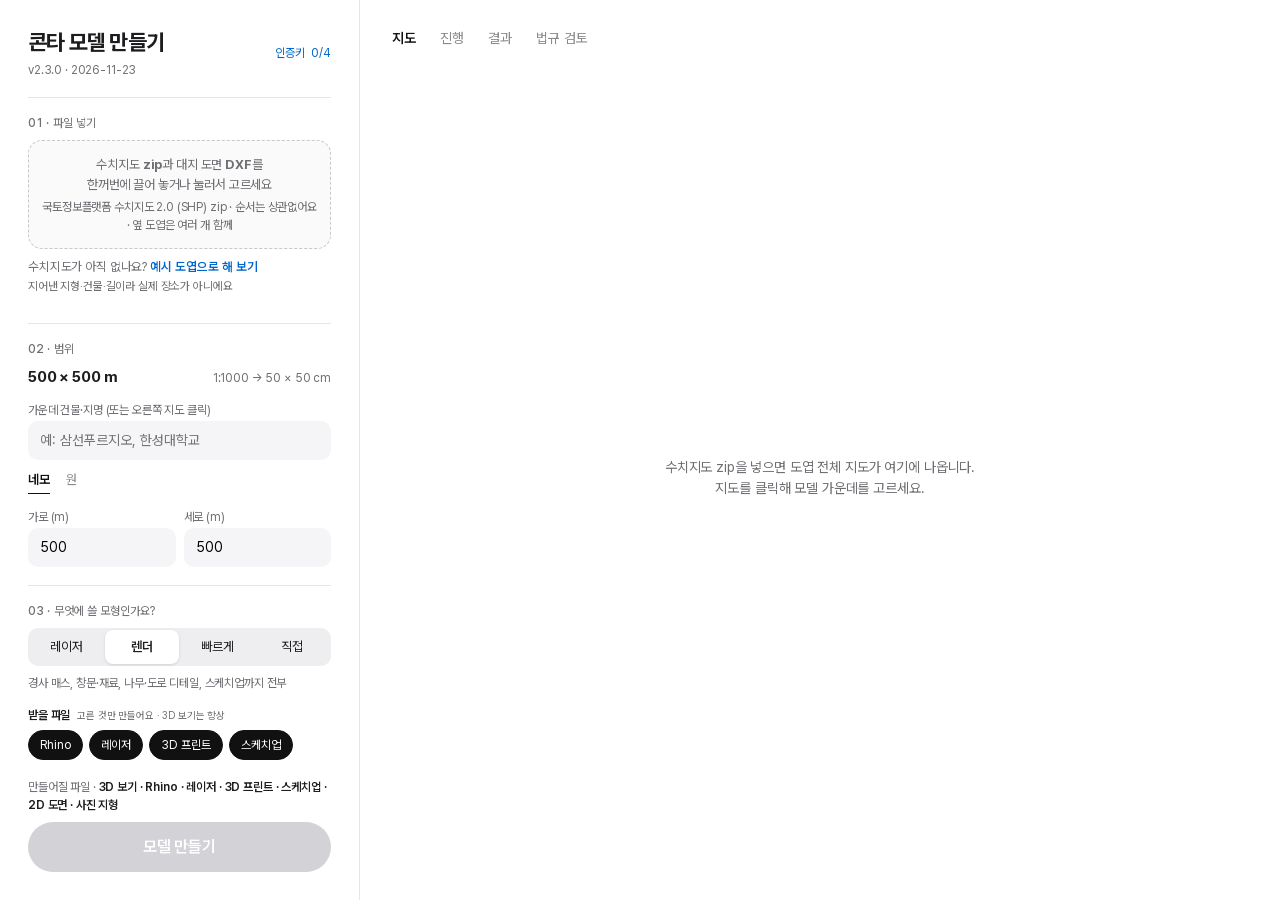
==== commit 9118a9cd: "원래 저장소(juhyeonglee-arch/contour-model-web) PR 16 반영 - 평지붕 파라펫을 건축법 기준으로: 옥상 마감면부터 1.2m, 두께 0.2m - 입면" ====
--- a/contour_ai/web/index.html
+++ b/contour_ai/web/index.html
@@ -10,7 +10,7 @@
 <div class="app">
 <aside>
  <div class="sb-head">
-  <div><h1>콘타 모델 만들기</h1><p class="ver">v2.2.0 · 2026-11-23</p></div>
+  <div><h1>콘타 모델 만들기</h1><p class="ver">v2.3.0 · 2026-11-23</p></div>
   <button type="button" class="keybtn" id="keybtn" aria-haspopup="dialog"><svg width="16" height="16" viewBox="0 0 24 24" fill="none" stroke="currentColor" stroke-width="2" aria-hidden="true"><circle cx="8" cy="15" r="4"/><path d="M11 12l9-9M17 6l3 3M15 8l2 2"/></svg>인증키 <span id="keycount">0/4</span></button>
  </div>
  <div class="sb-scroll" id="setup">
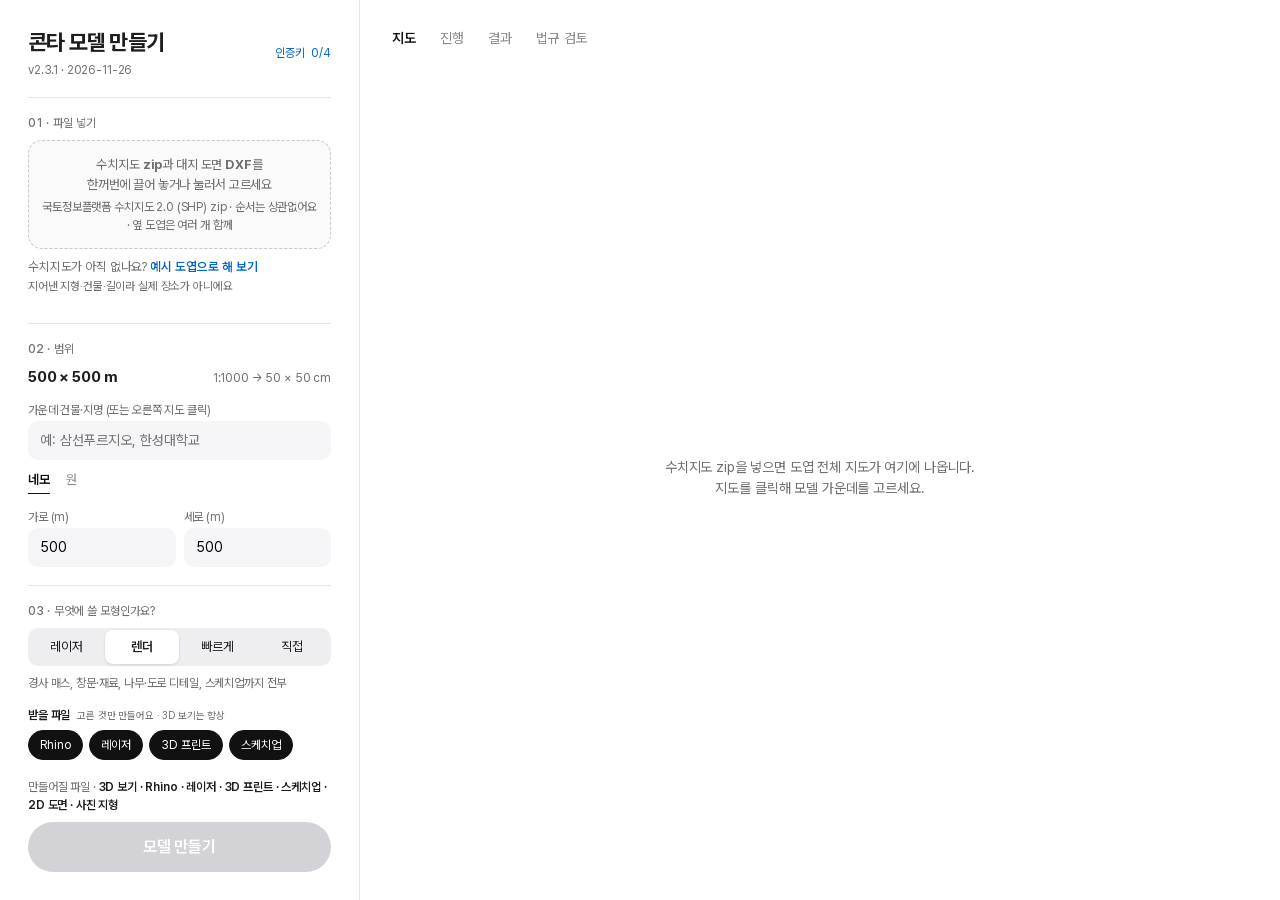
==== commit 0dadaf5f: "원래 저장소(juhyeonglee-arch/contour-model-web) PR 17 반영 - 1500m 등 큰 범위에서 '준비 중'에 오래 멈춰 보이던 문제: 위성영상 녹지 받" ====
--- a/contour_ai/web/index.html
+++ b/contour_ai/web/index.html
@@ -10,7 +10,7 @@
 <div class="app">
 <aside>
  <div class="sb-head">
-  <div><h1>콘타 모델 만들기</h1><p class="ver">v2.3.0 · 2026-11-23</p></div>
+  <div><h1>콘타 모델 만들기</h1><p class="ver">v2.3.1 · 2026-11-26</p></div>
   <button type="button" class="keybtn" id="keybtn" aria-haspopup="dialog"><svg width="16" height="16" viewBox="0 0 24 24" fill="none" stroke="currentColor" stroke-width="2" aria-hidden="true"><circle cx="8" cy="15" r="4"/><path d="M11 12l9-9M17 6l3 3M15 8l2 2"/></svg>인증키 <span id="keycount">0/4</span></button>
  </div>
  <div class="sb-scroll" id="setup">
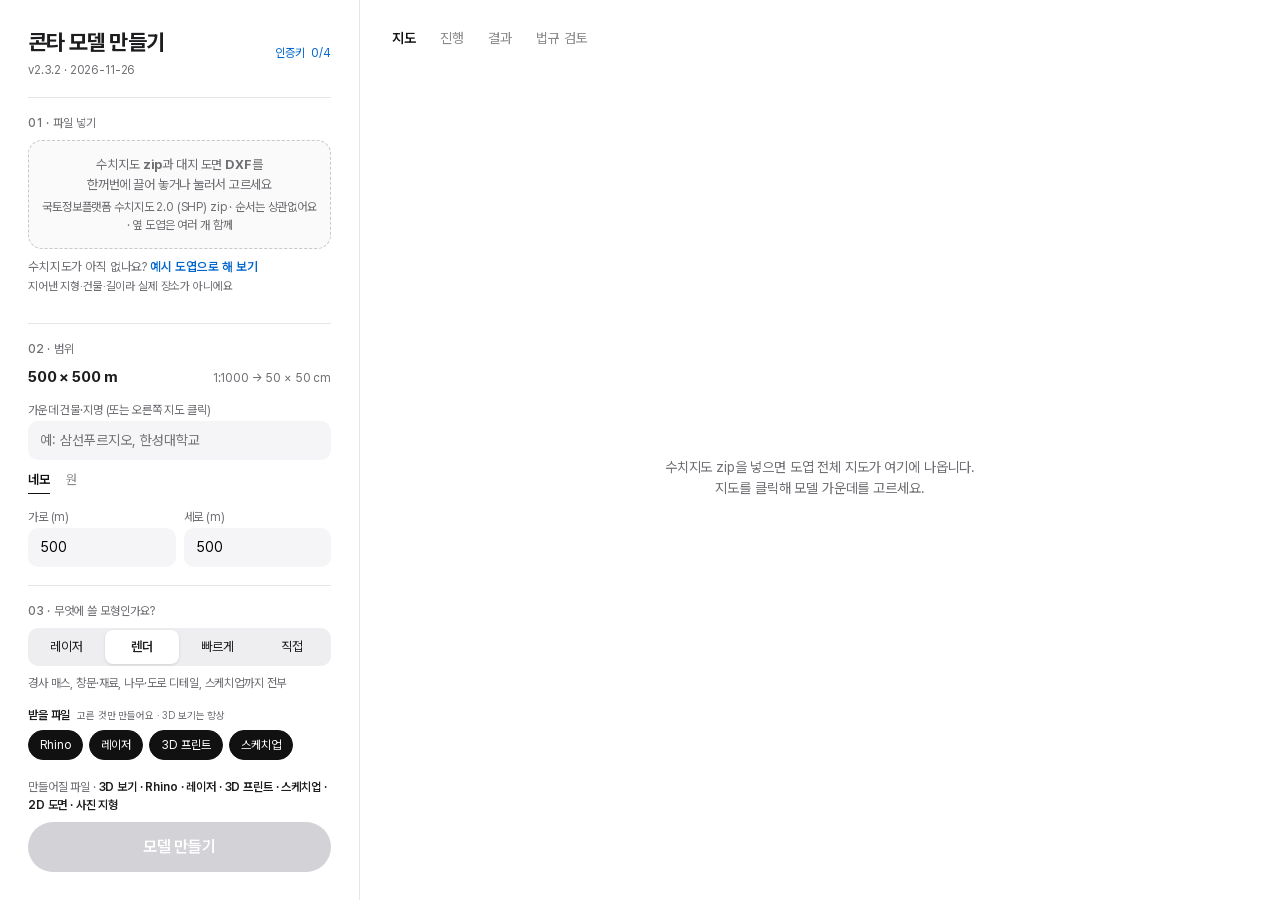
==== commit 70e3014f: "원래 저장소(juhyeonglee-arch/contour-model-web) PR 18 반영 - v2.3.2 - 1500m 만들기 시간 줄이기 + 윈도우판 묶기·Releases 자" ====
--- a/contour_ai/web/index.html
+++ b/contour_ai/web/index.html
@@ -10,7 +10,7 @@
 <div class="app">
 <aside>
  <div class="sb-head">
-  <div><h1>콘타 모델 만들기</h1><p class="ver">v2.3.1 · 2026-11-26</p></div>
+  <div><h1>콘타 모델 만들기</h1><p class="ver">v2.3.2 · 2026-11-26</p></div>
   <button type="button" class="keybtn" id="keybtn" aria-haspopup="dialog"><svg width="16" height="16" viewBox="0 0 24 24" fill="none" stroke="currentColor" stroke-width="2" aria-hidden="true"><circle cx="8" cy="15" r="4"/><path d="M11 12l9-9M17 6l3 3M15 8l2 2"/></svg>인증키 <span id="keycount">0/4</span></button>
  </div>
  <div class="sb-scroll" id="setup">
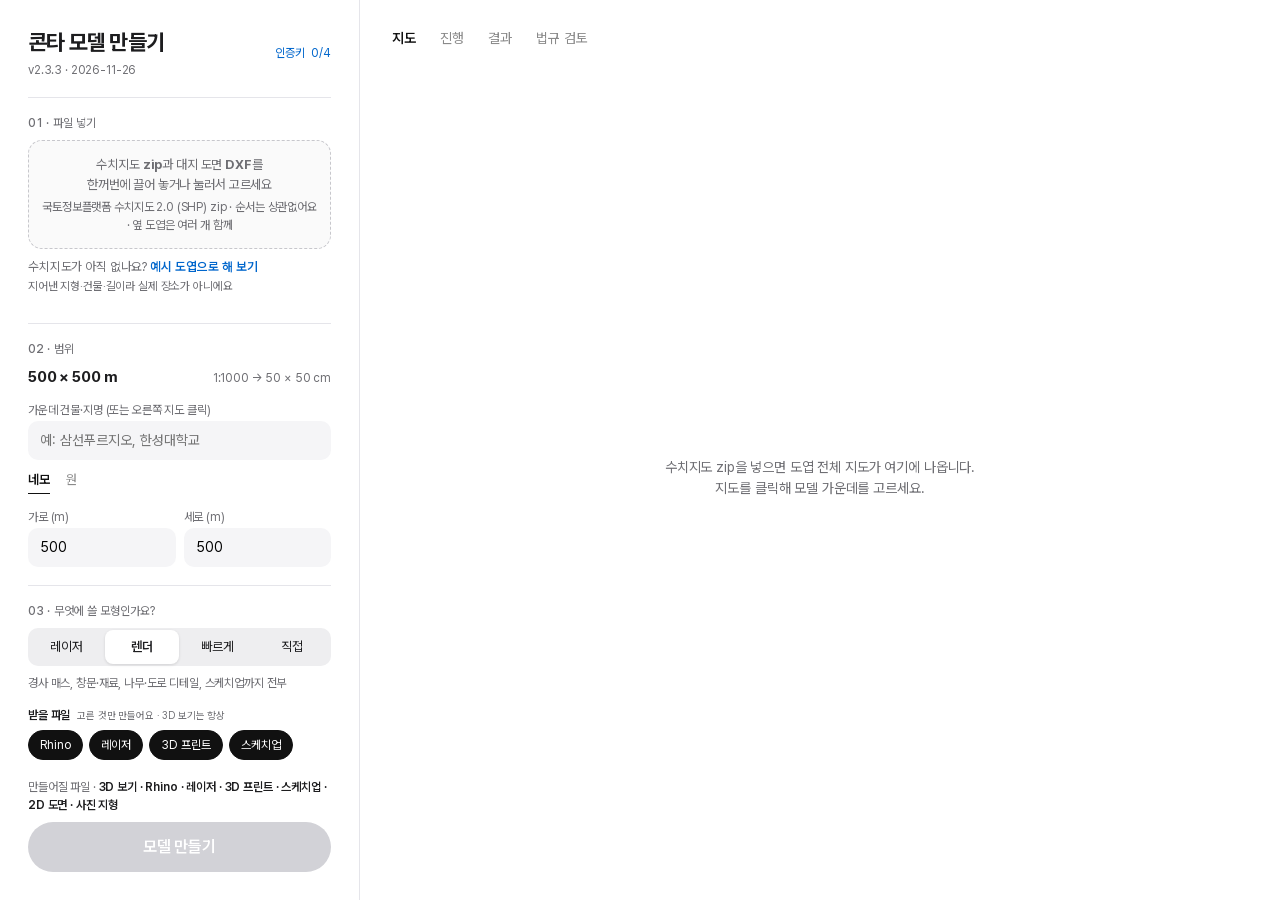
==== commit 458daa32: "원래 저장소(juhyeonglee-arch/contour-model-web) PR 20 반영 - 버전 v2.3.3: 창문·파라펫 공중 뜸 고친 윈도우판 등록" ====
--- a/contour_ai/web/index.html
+++ b/contour_ai/web/index.html
@@ -10,7 +10,7 @@
 <div class="app">
 <aside>
  <div class="sb-head">
-  <div><h1>콘타 모델 만들기</h1><p class="ver">v2.3.2 · 2026-11-26</p></div>
+  <div><h1>콘타 모델 만들기</h1><p class="ver">v2.3.3 · 2026-11-26</p></div>
   <button type="button" class="keybtn" id="keybtn" aria-haspopup="dialog"><svg width="16" height="16" viewBox="0 0 24 24" fill="none" stroke="currentColor" stroke-width="2" aria-hidden="true"><circle cx="8" cy="15" r="4"/><path d="M11 12l9-9M17 6l3 3M15 8l2 2"/></svg>인증키 <span id="keycount">0/4</span></button>
  </div>
  <div class="sb-scroll" id="setup">
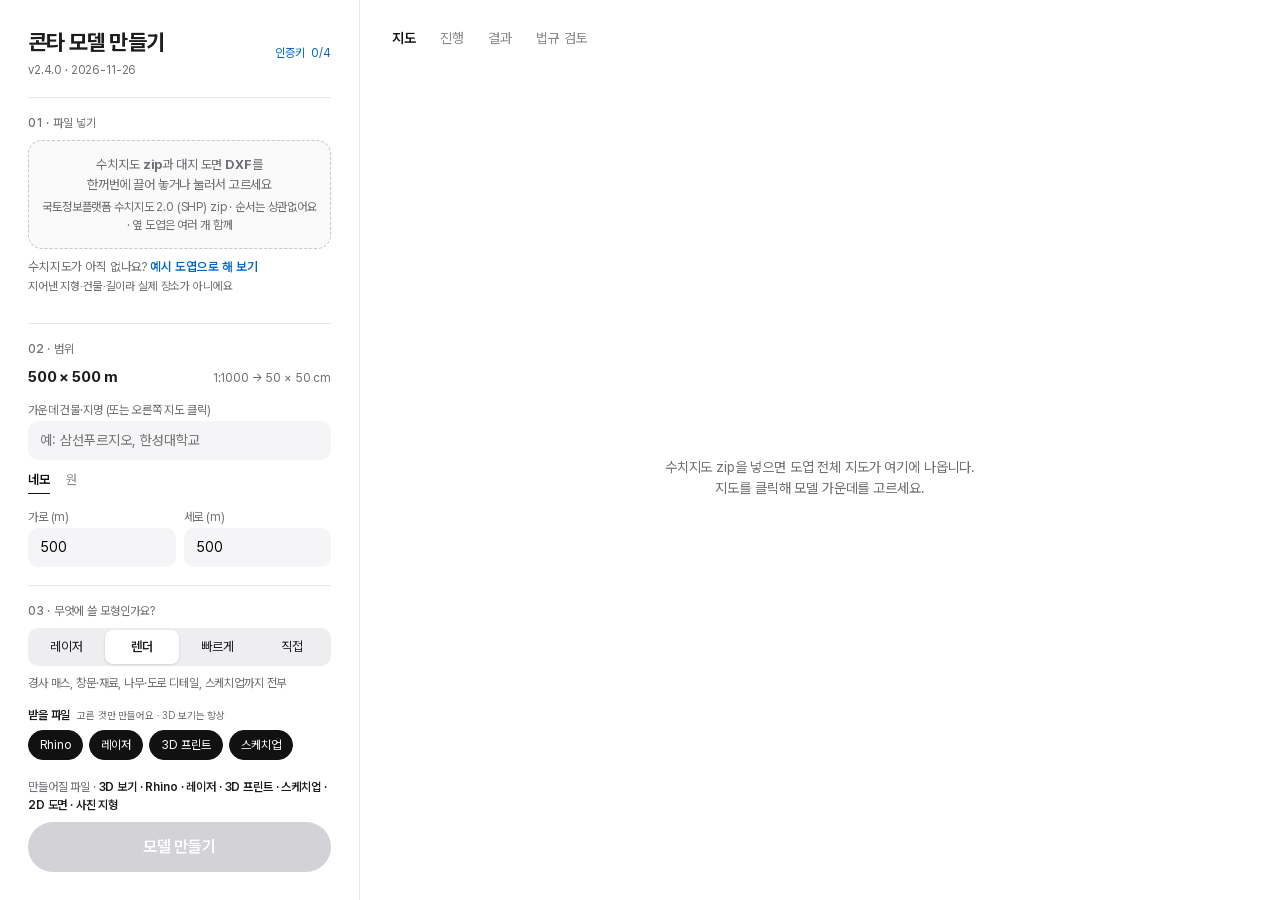
==== commit d760850b: "원래 저장소(juhyeonglee-arch/contour-model-web) PR 21 반영 - 창틀·창살·창턱은 가운데 250m 안 건물만, 같은 평면 꼭짓점 합치기, trim " ====
--- a/contour_ai/web/index.html
+++ b/contour_ai/web/index.html
@@ -10,7 +10,7 @@
 <div class="app">
 <aside>
  <div class="sb-head">
-  <div><h1>콘타 모델 만들기</h1><p class="ver">v2.3.3 · 2026-11-26</p></div>
+  <div><h1>콘타 모델 만들기</h1><p class="ver">v2.4.0 · 2026-11-26</p></div>
   <button type="button" class="keybtn" id="keybtn" aria-haspopup="dialog"><svg width="16" height="16" viewBox="0 0 24 24" fill="none" stroke="currentColor" stroke-width="2" aria-hidden="true"><circle cx="8" cy="15" r="4"/><path d="M11 12l9-9M17 6l3 3M15 8l2 2"/></svg>인증키 <span id="keycount">0/4</span></button>
  </div>
  <div class="sb-scroll" id="setup">
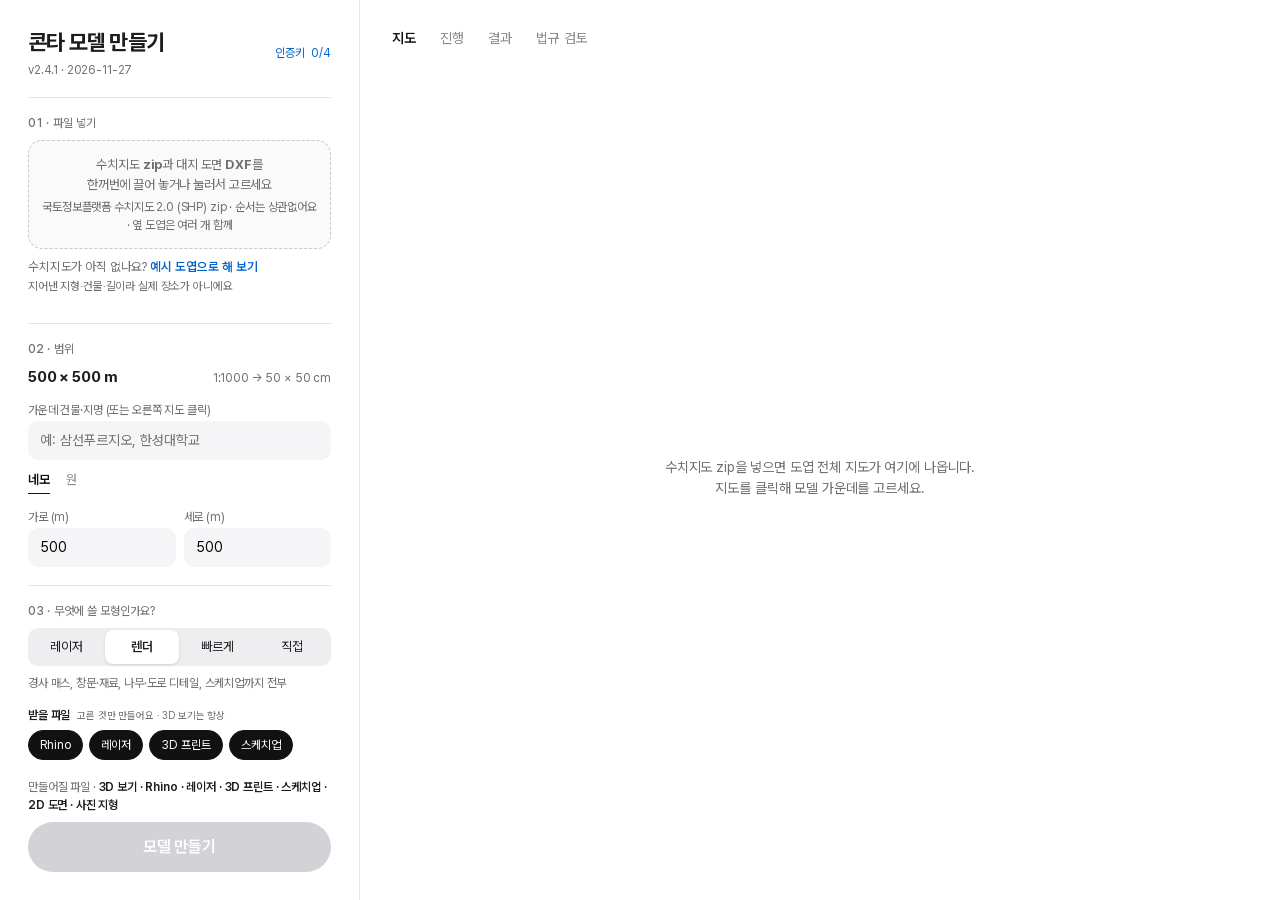
==== commit bb886413: "원래 저장소(juhyeonglee-arch/contour-model-web) PR 22 반영 - 정류장·지하철 출입구 다듬기 (v2.4.1): 가로등 겹침, 건물 안 OSM 출입구" ====
--- a/contour_ai/web/index.html
+++ b/contour_ai/web/index.html
@@ -10,7 +10,7 @@
 <div class="app">
 <aside>
  <div class="sb-head">
-  <div><h1>콘타 모델 만들기</h1><p class="ver">v2.4.0 · 2026-11-26</p></div>
+  <div><h1>콘타 모델 만들기</h1><p class="ver">v2.4.1 · 2026-11-27</p></div>
   <button type="button" class="keybtn" id="keybtn" aria-haspopup="dialog"><svg width="16" height="16" viewBox="0 0 24 24" fill="none" stroke="currentColor" stroke-width="2" aria-hidden="true"><circle cx="8" cy="15" r="4"/><path d="M11 12l9-9M17 6l3 3M15 8l2 2"/></svg>인증키 <span id="keycount">0/4</span></button>
  </div>
  <div class="sb-scroll" id="setup">
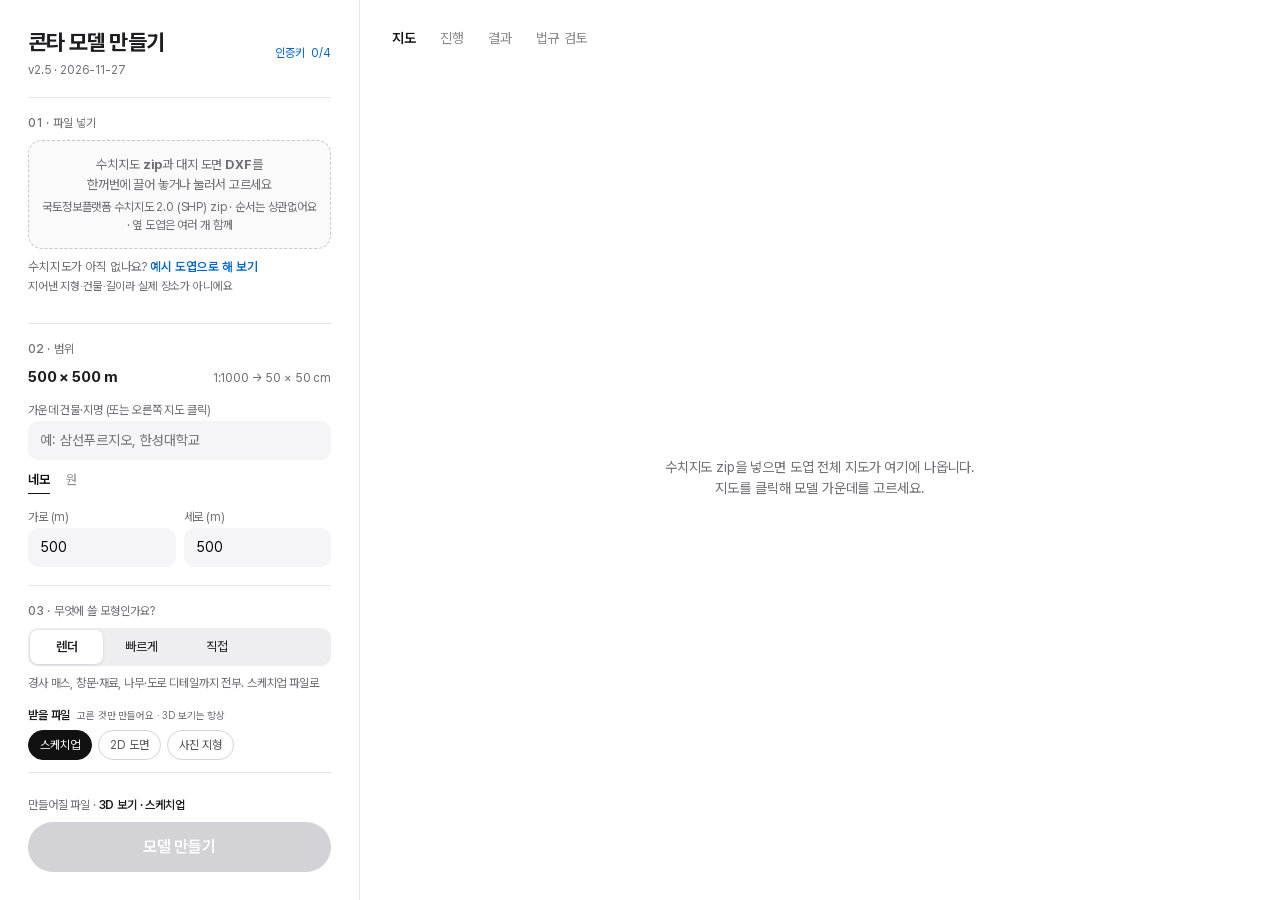
==== commit 72bd3382: "원래 저장소 v2.4.1 까지 반영 + 스케치업 전용 윈도우판 유지 (v2.5) 원래 저장소(juhyeonglee-arch/contour-model-web) main 의 2026-" ====
--- a/contour_ai/web/index.html
+++ b/contour_ai/web/index.html
@@ -10,7 +10,7 @@
 <div class="app">
 <aside>
  <div class="sb-head">
-  <div><h1>콘타 모델 만들기</h1><p class="ver">v2.4.1 · 2026-11-27</p></div>
+  <div><h1>콘타 모델 만들기</h1><p class="ver">v2.5 · 2026-11-27</p></div>
   <button type="button" class="keybtn" id="keybtn" aria-haspopup="dialog"><svg width="16" height="16" viewBox="0 0 24 24" fill="none" stroke="currentColor" stroke-width="2" aria-hidden="true"><circle cx="8" cy="15" r="4"/><path d="M11 12l9-9M17 6l3 3M15 8l2 2"/></svg>인증키 <span id="keycount">0/4</span></button>
  </div>
  <div class="sb-scroll" id="setup">
@@ -46,15 +46,14 @@
   <section class="st">
     <h2><b>03</b>무엇에 쓸 모형인가요?</h2>
     <div class="seg" role="radiogroup" aria-label="모형 용도" id="presets">
-      <button type="button" role="radio" data-p="laser" title="계단판 + 매스, 판마다 레이저 DXF와 나무 구멍">레이저</button>
-      <button type="button" role="radio" data-p="render" title="경사 매스, 창문·재료, 나무·도로 디테일, 스케치업까지 전부">렌더</button>
+      <button type="button" role="radio" data-p="render" title="경사 매스, 창문·재료, 나무·도로 디테일까지 전부">렌더</button>
       <button type="button" role="radio" data-p="quick" title="경사면 + 매스만. 범위가 맞는지 먼저 볼 때">빠르게</button>
       <button type="button" role="radio" data-p="custom" title="아래 항목을 하나씩 켜고 끄기">직접</button>
     </div>
     <p class="pdesc" id="pdesc"></p>
     <div class="outlab">받을 파일 <small>고른 것만 만들어요 · 3D 보기는 항상</small></div>
     <div class="chips" id="outchips" role="group" aria-label="받을 파일">
-      <button type="button" data-k="rhino" class="on" title="렌더용 Rhino 모델 model.3dm">Rhino</button><button type="button" data-k="laser" class="on" title="판마다 레이저 재단 DXF">레이저</button><button type="button" data-k="print" class="on" title="3D 프린트용 닫힌 솔리드 model.stl">3D 프린트</button><button type="button" data-k="sketchup" class="on" title="스케치업 파일 (.dae · 불러오기 확장)">스케치업</button><button type="button" data-k="plan" class="on" title="2D 지형도 DXF · 사이트 다이어그램 SVG">2D 도면</button><button type="button" data-k="photo" class="on" title="항공사진을 입힌 지형 OBJ · GLB (항공사진이 있을 때)">사진 지형</button>
+      <button type="button" data-k="sketchup" class="on" title="스케치업 파일 (.skp · .dae · 불러오기 확장)">스케치업</button><button type="button" data-k="plan" title="2D 지형도 DXF · 사이트 다이어그램 SVG">2D 도면</button><button type="button" data-k="photo" title="항공사진을 입힌 지형 OBJ · GLB (항공사진이 있을 때)">사진 지형</button>
     </div>
 
     <details class="more" id="optdet"><summary>세부 설정 · 지형 · 디테일 · 넣을 것</summary>
@@ -82,7 +81,6 @@
       <li title="위치 자료 파일이나 수치지도에 있으면 그 위치로, 없으면 도로폭에 따라 보통 간격으로 추정 배치합니다(레이어 '가로등::추정')"><label><span>가로등·보안등<small>자료 파일 → 수치지도 → 추정</small></span><input type="checkbox" class="sw" id="lights" checked></label></li>
       <li title="차선·중앙선·정지선·횡단보도, 신호등, 전봇대, 주차 구획, 버스 정류장·지하철 출입구, 교통섬 화단. 건물 디테일 2 이상에서 만듭니다"><label><span>도로 디테일<small>차선 · 횡단보도 · 신호등 · 정류장</small></span><input type="checkbox" class="sw" id="roadx" checked></label></li>
       <li title="수치지도 입체교차부·보행육교·교량 면으로 상판과 교각을 세웁니다"><label><span>고가도로·육교·교량<small>수치지도</small></span><input type="checkbox" class="sw" id="structs" checked></label></li>
-      <li title="이 PC 에 스케치업이 있으면 model_sketchup.skp(2021 형식, 판·건물은 밀어 올린 진짜 면)를 직접 만듭니다. 스케치업 창이 잠깐 열렸다 닫힙니다. 없으면 .json·.dae + 불러오기 확장"><label><span>스케치업 파일<small>.skp (스케치업이 있으면 직접)</small></span><input type="checkbox" class="sw" id="skp" checked></label></li>
     </ul>
 
     <details class="more">
@@ -124,7 +122,7 @@
       <input type="file" id="sitefile" accept=".dxf,.zip,.shp,.geojson,.json" hidden>
       <ul class="tg" style="margin-top:6px">
         <li title="대지 안의 건물·길·나무·가로등·노면표시를 빼고 빈 터로 만듭니다. 지형(등고선)은 그대로 둡니다. 발자국의 절반 넘게 대지 안에 든 건물만 뺍니다"><label><span>대지 위 비우기<small>건물 · 길 · 나무를 빼고 빈 터로</small></span><input type="checkbox" class="sw" id="siteclear"></label></li>
-        <li title="사업지 도면에 레벨·레벨판이 있어도 대지 안 지형을 바꾸지 않습니다. 대지 경계선만 원래 등고(계단판) 위에 눌러 붙여 표시합니다(Rhino 대지::경계(계단판 위)·레이저 SITE 각인)"><label><span>대지 안 원래 지형 유지<small>경계선만 등고 위에 눌러 표시</small></span><input type="checkbox" class="sw" id="sitekeep"></label></li>
+        <li title="사업지 도면에 레벨·레벨판이 있어도 대지 안 지형을 바꾸지 않습니다. 대지 경계선만 원래 등고(계단판) 위에 눌러 붙여 표시합니다(스케치업 태그 대지::경계(계단판 위))"><label><span>대지 안 원래 지형 유지<small>경계선만 등고 위에 눌러 표시</small></span><input type="checkbox" class="sw" id="sitekeep"></label></li>
       </ul>
       <button class="ghost" id="siteclr" type="button" style="margin-top:8px;width:100%" hidden>대지 경계 지우기</button>
       <div class="grp">주소로 찾기 · 법규 검토</div>
@@ -152,7 +150,7 @@
  </div>
  <div class="sb-foot">
   <div id="footSetup">
-   <p class="outs">만들어질 파일 · <b id="outs">3dm · 레이저 판</b></p>
+   <p class="outs">만들어질 파일 · <b id="outs">3D 보기 · 스케치업</b></p>
    <button class="go" id="go" disabled>모델 만들기</button>
    <div class="status" id="status"></div>
   </div>
